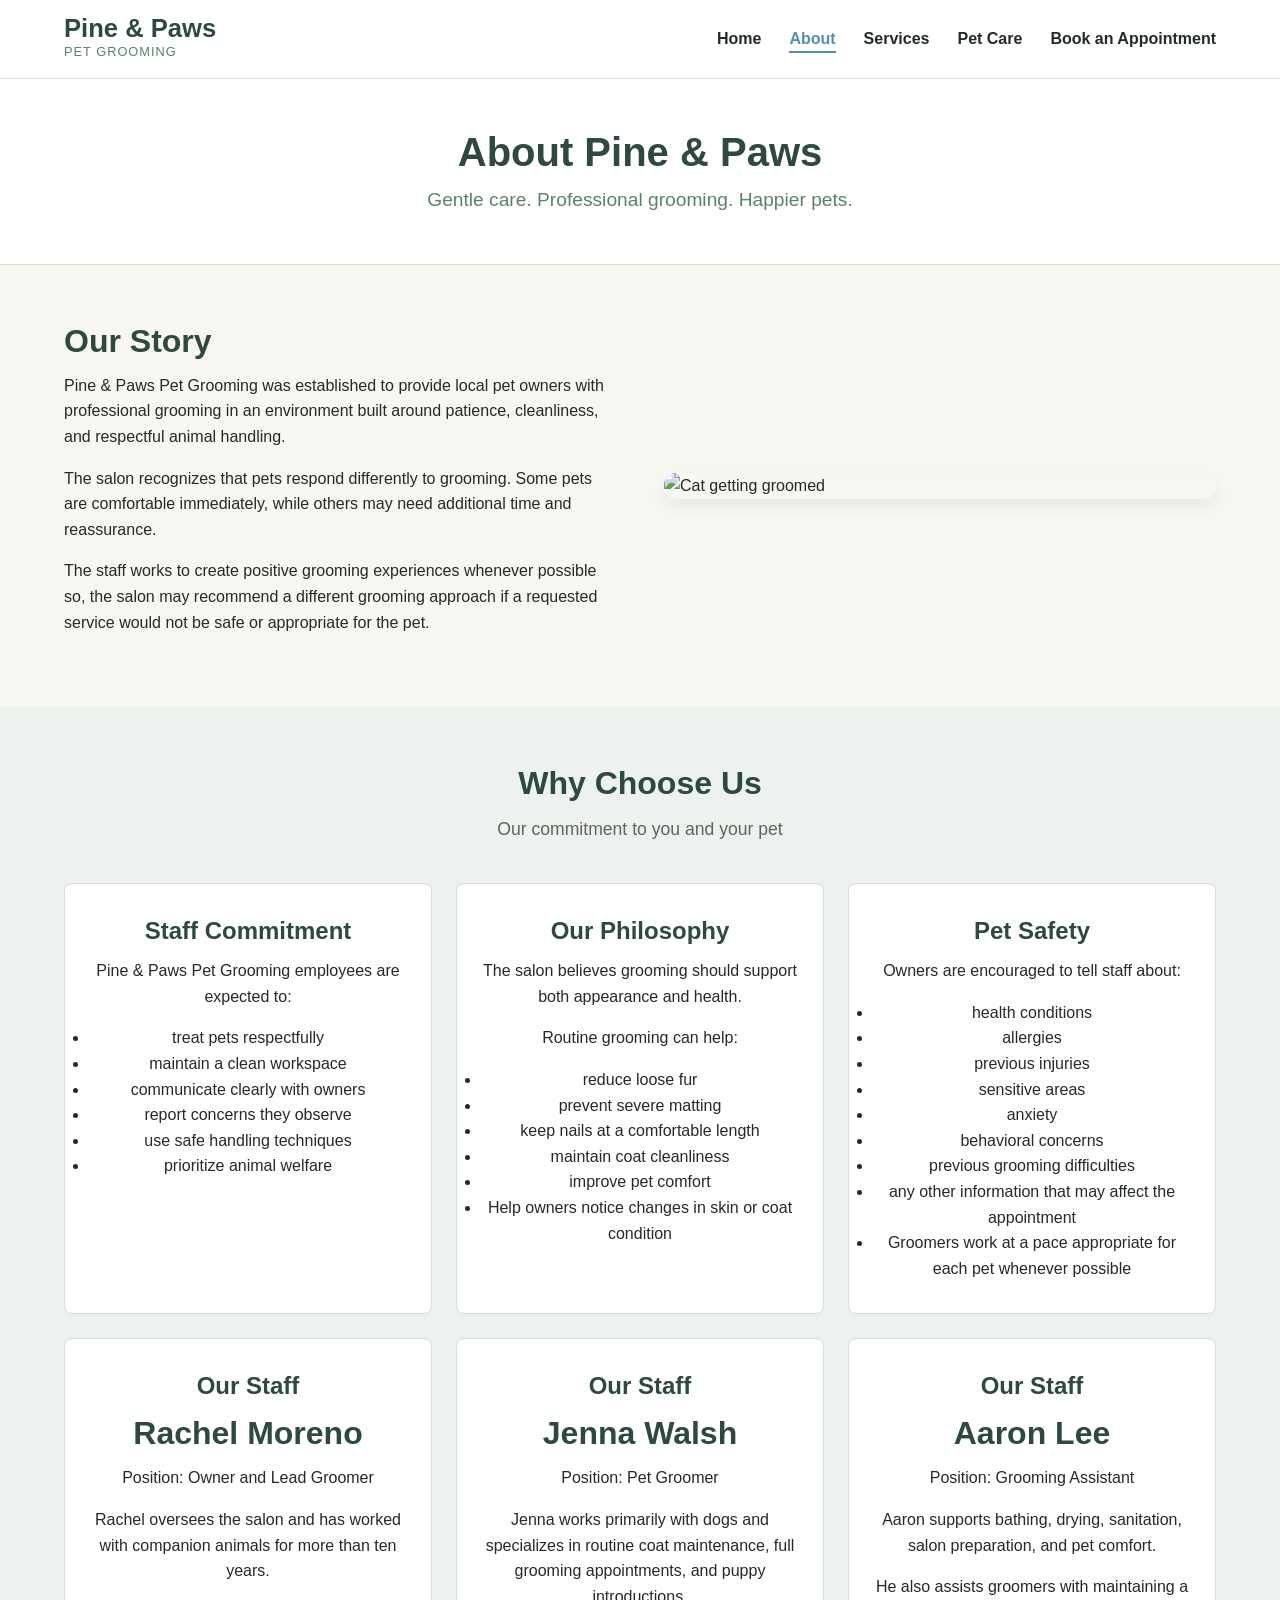
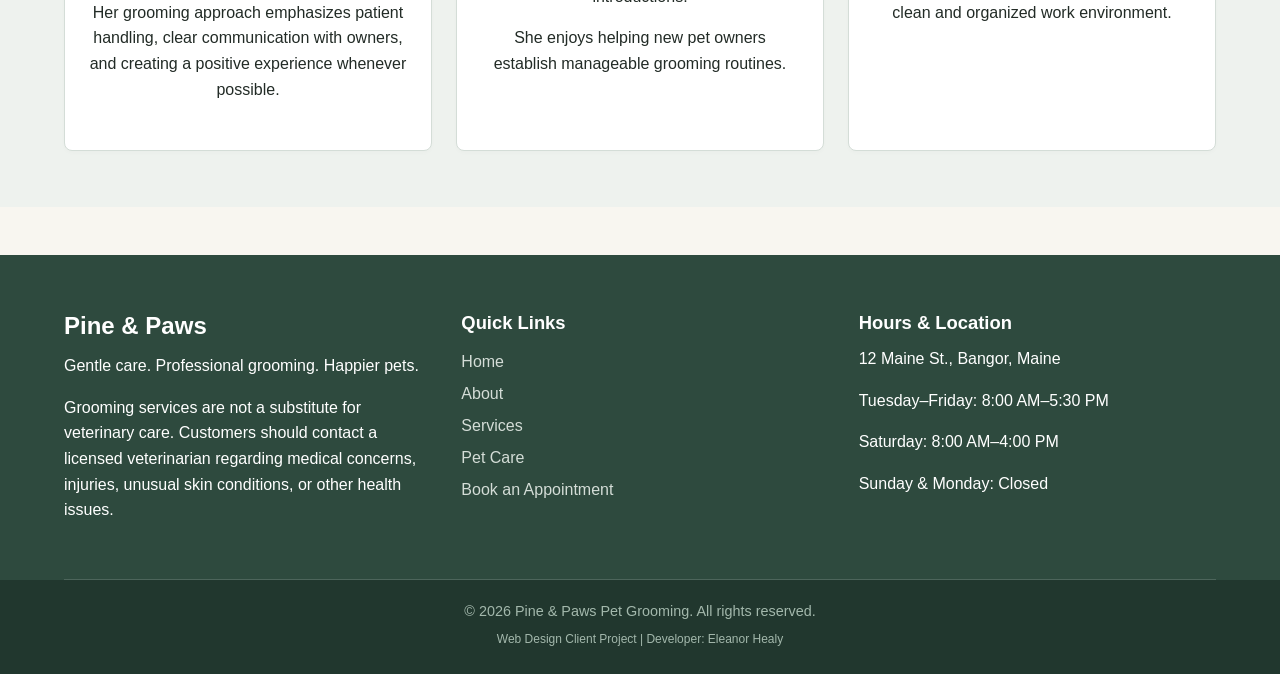
==== about.html @ e66d725e "Made sure my footer was on every page I added to my html on ever page to make sure my footer was on " ====
<!DOCTYPE html>
<html lang="en">
<head>
    <meta charset="UTF-8">
    <title>Services - My Website</title>
</head>
<body>
    <header class="site-header">
       <div class="container header-container">
           <a href="index.html" class="brand-logo">
               <div>
                   <span class="logo-text">Pine & Paws</span>
                   <span class="logo-tagline">Pet Grooming</span>
               </div>
           </a>
           <nav class="main-nav">
               <ul>
                   <li><a href="index.html">Home</a></li>
                   <li><a href="about.html"class="active">About</a></li>
                   <li><a href="services.html">Services</a></li>
                   <li><a href="pet-care.html">Pet Care</a></li>
                   <li><a href="book.html">Book an Appointment</a></li>
               </ul>
           </nav>
       </div>
   </header>

    <section id="about">
   <main>
    <section class="about-hero">
        <div class="container">
            <h1>About Pine & Paws</h1>
            <p class="lead">Gentle care. Professional grooming. Happier pets.</p>
        </div>
    </section>

    <section class="section">
        <div class="container">
            <div class="about-story-grid">
                <div class="about-story-content">
                    <h2>Our Story</h2>
                    <p>Pine & Paws Pet Grooming was established to provide local pet owners with professional grooming in an environment built around patience, cleanliness, and respectful animal handling.</p>
                    <p>The salon recognizes that pets respond differently to grooming. Some pets are comfortable immediately, while others may need additional time and reassurance.</p>
                    <p>The staff works to create positive grooming experiences whenever possible so, the salon may recommend a different grooming approach if a requested service would not be safe or appropriate for the pet.</p>
                    </p></p>
                         <p></p>
                </div>
                <div class="about-story-image">
                    <img src="https://st2.depositphotos.com/2289871/11859/i/600/depositphotos_118597738-stock-photo-woman-using-a-comb-brush.jpg" alt="Cat getting groomed">
                </div>
            </div>
        </div>
    </section>

    <section class="section section-alt">
        <div class="container">
            <div class="section-title">
                <h2>Why Choose Us</h2>
                <p>Our commitment to you and your pet</p>
            </div>
            <div class="values-grid">
                <article class="card value-card">
                    <h3>Staff Commitment</h3>
                    <p> Pine & Paws Pet Grooming employees are expected to:
                        <ul>
                            <li> treat pets respectfully</li>
                            <li> maintain a clean workspace</li>
                            <li> communicate clearly with owners</li>
                            <li> report concerns they observe</li>
                            <li> use safe handling techniques</li>
                            <li> prioritize animal welfare</li>
                        </ul>
                    </p>
                </article>
                <article class="card value-card">
                    <h3>Our Philosophy</h3>
                    <p> The salon believes grooming should support both appearance and health.</p>
                    <p>Routine grooming can help:</p> 
                    <ul>
                        <li>reduce loose fur</li>
                        <li>prevent severe matting</li>
                        <li>keep nails at a comfortable length</li>
                        <li>maintain coat cleanliness</li>
                        <li>improve pet comfort</li>
                        <li>Help owners notice changes in skin or coat condition</li>
                    </ul>
                </article>
                <article class="card value-card">
                    <h3>Pet Safety</h3>
                    <p> Owners are encouraged to tell staff about:
                        <ul>
                            <li>health conditions</li>
                            <li>allergies</li>
                            <li>previous injuries</li>
                            <li>sensitive areas</li>
                            <li>anxiety</li>
                            <li>behavioral concerns</li>
                            <li>previous grooming difficulties</li>
                            <li>any other information that may affect the appointment</li>
                            <li>Groomers work at a pace appropriate for each pet whenever possible</li>
                        </ul>
                </article>
                <article class="card value-card">
                    <h3>Our Staff</h3>
                    <h2>Rachel Moreno</h2>
                    <p>Position: Owner and Lead Groomer</p>
                    <p>Rachel oversees the salon and has worked with companion animals for more than ten years.</p>
                    <p>Her grooming approach emphasizes patient handling, clear communication with owners, and creating a positive experience whenever possible.</p>
                </article>
                <article class="card value-card">
                    <h3>Our Staff</h3>
                    <h2>Jenna Walsh</h2>
                    <p>Position: Pet Groomer</p>
                    <p>Jenna works primarily with dogs and specializes in routine coat maintenance, full grooming appointments, and puppy introductions.</p>
                    <p>She enjoys helping new pet owners establish manageable grooming routines.</p>
                </article>
                <article class="card value-card">
                    <h3>Our Staff</h3>
                    <h2>Aaron Lee</h2>
                    <p>Position: Grooming Assistant</p>
                    <p>Aaron supports bathing, drying, sanitation, salon preparation, and pet comfort.</p>
                    <p>He also assists groomers with maintaining a clean and organized work environment.</p>
                </article>
            </div>
        </div>
    </section>
</main>
<footer class="site-footer">
       <div class="container footer-grid">
           <div class="footer-col">
               <h3>Pine & Paws</h3>
               <p>Gentle care. Professional grooming. Happier pets.</p>
               <p>Grooming services are not a substitute for veterinary care. Customers should contact a licensed veterinarian regarding medical concerns, injuries, unusual skin conditions, or other health issues.</p>
           </div>
           <div class="footer-col">
               <h4>Quick Links</h4>
               <ul>
                   <li><a href="index.html">Home</a></li>
                   <li><a href="about.html">About</a></li>
                   <li><a href="services.html">Services</a></li>
                   <li><a href="pet-care.html">Pet Care</a></li>
                   <li><a href="book.html">Book an Appointment</a></li>
               </ul>
           </div>
           <div class="footer-col">
               <h4>Hours & Location</h4>
               <p>12 Maine St., Bangor, Maine</p>
               <p>Tuesday–Friday: 8:00 AM–5:30 PM</p>
               <p>Saturday: 8:00 AM–4:00 PM</p>
               <p>Sunday & Monday: Closed</p>
           </div>
       </div>
       <div class="footer-bottom">
           <div class="container">
               <p>&copy; 2026 Pine & Paws Pet Grooming. All rights reserved.</p>
               <p><small>Web Design Client Project | Developer: Eleanor Healy</small></p>
           </div>
       </div>
   </footer>
<link rel="stylesheet" href="css/style.css">
---- css/style.css ----
/* ==========================================================================
   1. CSS Variables & Global Resets
   ========================================================================== */
:root {
  --primary: #2E4A3E;        
  --secondary: #5B8266;      
  --accent: #5490ac;        
  --bg-main: #F8F6F0;        
  --bg-card: #FFFFFF;       
  --bg-alt: #EEF2EE;         
  --text: #222B26;           
  --text-muted: #5A665E;    
  --border: #D4DDD7;        
}

*, *::before, *::after {
  box-sizing: border-box;
  margin: 0;
  padding: 0;
}

body {
  font-family: 'Plus Jakarta Sans', Arial, Helvetica, sans-serif;
  color: var(--text);
  background-color: var(--bg-main);
  line-height: 1.6;
}

img {
  max-width: 100%;
  height: auto;
  display: block;
}

h1, h2, h3, h4 {
  color: var(--primary);
  line-height: 1.25;
  margin-bottom: 0.75rem;
}

h1 { font-size: 2.5rem; }
h2 { font-size: 2rem; }
h3 { font-size: 1.5rem; }
h4 { font-size: 1.15rem; }

p {
  margin-bottom: 1rem;
}

/* ==========================================================================
   2. Container & Utility Classes
   ========================================================================== */
.container {
  width: 90%;
  max-width: 1200px;
  margin: 0 auto;
}

.section {
  padding: 3.5rem 0;
}

.section-alt {
  background-color: var(--bg-alt);
}

.section-title {
  text-align: center;
  margin-bottom: 2.5rem;
}

.section-title p {
  color: var(--text-muted);
  font-size: 1.1rem;
}

.button {
  display: inline-block;
  padding: 0.85rem 1.75rem;
  background-color: var(--accent);
  color: #FFFFFF;
  text-decoration: none;
  border-radius: 6px;
  font-weight: 600;
  border: 2px solid var(--accent);
  transition: background-color 0.2s ease, color 0.2s ease;
  cursor: pointer;
}

.button:hover {
  background-color: #2c708b;
  border-color: #2c708b;
  color: #FFFFFF;
}

.button-outline {
  background-color: transparent;
  color: var(--primary);
  border-color: var(--primary);
}

.button-outline:hover {
  background-color: var(--primary);
  color: #FFFFFF;
}

.badge {
  display: inline-block;
  background-color: var(--bg-main);
  color: var(--primary);
  padding: 0.25rem 0.65rem;
  border-radius: 20px;
  font-size: 0.85rem;
  font-weight: 700;
  border: 1px solid var(--border);
}

/* Callout Box Component */
.safety-callout {
  background-color: #FFF9F2;
  border-left: 5px solid var(--accent);
  padding: 1.5rem 2rem;
  border-radius: 4px;
}

.safety-callout h3 {
  color: var(--accent);
  margin-bottom: 0.5rem;
}

/* ==========================================================================
   3. Site Header & Navigation
   ========================================================================== */
.site-header {
  background-color: var(--bg-card);
  border-bottom: 1px solid var(--border);
  position: sticky;
  top: 0;
  z-index: 100;
}

.header-container {
  display: flex;
  justify-content: space-between;
  align-items: center;
  padding: 1rem 0;
}

.brand-logo {
  text-decoration: none;
}

.logo-text {
  display: block;
  font-size: 1.6rem;
  font-weight: 800;
  color: var(--primary);
  line-height: 1;
}

.logo-tagline {
  display: block;
  font-size: 0.8rem;
  color: var(--secondary);
  text-transform: uppercase;
  letter-spacing: 1px;
}

.main-nav ul {
  display: flex;
  list-style: none;
  gap: 1.75rem;
}

.main-nav a {
  text-decoration: none;
  color: var(--text);
  font-weight: 600;
  padding-bottom: 0.25rem;
  transition: color 0.2s ease, border-bottom 0.2s ease;
}

.main-nav a:hover,
.main-nav a.active {
  color: var(--accent);
  border-bottom: 2px solid var(--accent);
}

/* ==========================================================================
   4. Hero Section
   ========================================================================== */
.hero {
  padding: 4rem 0;
  background-color: var(--bg-card);
  border-bottom: 1px solid var(--border);
}

.hero-grid {
  display: flex;
  align-items: center;
  gap: 3rem;
}

.hero-content {
  flex: 1;
}

.hero-content .lead {
  font-size: 1.25rem;
  color: var(--secondary);
  font-weight: 600;
  margin-bottom: 1rem;
}

.hero-actions {
  display: flex;
  gap: 1rem;
  margin-top: 1.5rem;
}

.hero-image {
  flex: 1;
}

.hero-image img {
  border-radius: 12px;
  box-shadow: 0 10px 20px rgba(0,0,0,0.08);
}

/* ==========================================================================
   5. Card Grids & Content Components
   ========================================================================== */
.card-grid {
  display: grid;
  grid-template-columns: repeat(3, 1fr);
  gap: 2rem;
}

.pet-care-grid {
  display: grid;
  grid-template-columns: repeat(2, 1fr);
  gap: 2rem;
}

.card {
  background: var(--bg-card);
  padding: 1.75rem;
  border: 1px solid var(--border);
  border-radius: 8px;
  box-shadow: 0 2px 4px rgba(0,0,0,0.02);
}

.service-card {
  display: flex;
  flex-direction: column;
  justify-content: space-between;
}

.service-card-header {
  display: flex;
  justify-content: space-between;
  align-items: flex-start;
  margin-bottom: 1rem;
}

.service-meta {
  margin-top: 1rem;
  padding-top: 0.75rem;
  border-top: 1px dashed var(--border);
  font-size: 0.95rem;
  color: var(--primary);
}

/* Contact Info List */
.contact-info-list {
  list-style: none;
  margin-bottom: 1.5rem;
}

.contact-info-item {
  margin-bottom: 0.75rem;
}

/* ==========================================================================
   6. Form Controls & Layouts
   ========================================================================== */
.two-column {
  display: flex;
  gap: 2rem;
}

.two-column .col {
  flex: 1;
}

.form-group {
  margin-bottom: 1.25rem;
}

.form-group label {
  display: block;
  font-weight: 600;
  margin-bottom: 0.35rem;
}

.form-control {
  width: 100%;
  padding: 0.75rem;
  border: 1px solid var(--border);
  border-radius: 6px;
  font-family: inherit;
  font-size: 1rem;
  background-color: var(--bg-main);
}

.form-control:focus {
  outline: none;
  border-color: var(--secondary);
  background-color: #FFFFFF;
}

textarea.form-control {
  min-height: 120px;
  resize: vertical;
}

/* ==========================================================================
   7. Site Footer
   ========================================================================== */
.site-footer {
  background-color: var(--primary);
  color: #FFFFFF;
  padding: 3.5rem 0 0 0;
  margin-top: 3rem;
}

.site-footer h3, 
.site-footer h4 {
  color: #FFFFFF;
}

.footer-grid {
  display: flex;
  justify-content: space-between;
  gap: 2.5rem;
  padding-bottom: 2.5rem;
  border-bottom: 1px solid rgba(255,255,255,0.15);
}

.footer-col {
  flex: 1;
}

.footer-col ul {
  list-style: none;
}

.footer-col a {
  color: #D4DDD7;
  text-decoration: none;
  line-height: 2;
  transition: color 0.2s ease;
}

.footer-col a:hover {
  color: var(--accent);
}

.disclaimer-text {
  font-size: 0.85rem;
  color: #A3B8AC;
  margin-top: 0.75rem;
}

.footer-bottom {
  background-color: #21372E;
  padding: 1.25rem 0;
  text-align: center;
  font-size: 0.9rem;
  color: #A3B8AC;
}

.footer-bottom p {
  margin-bottom: 0.25rem;
}

/* ==========================================================================
   8. About Page
   ========================================================================== */
.about-hero {
  background-color: var(--bg-card);
  padding: 3rem 0;
  border-bottom: 1px solid var(--border);
  text-align: center;
}

.about-hero h1 {
  margin-bottom: 0.5rem;
}

.about-hero .lead {
  font-size: 1.2rem;
  color: var(--secondary);
  max-width: 700px;
  margin: 0 auto;
}

/* Two-Column Story Section (Flexbox) */
.about-story-grid {
  display: flex;
  align-items: center;
  gap: 3rem;
}

.about-story-content {
  flex: 1;
}

.about-story-image {
  flex: 1;
}

.about-story-image img {
  border-radius: 12px;
  box-shadow: 0 8px 16px rgba(0,0,0,0.06);
}

/* Value Cards Grid (CSS Grid) */
.values-grid {
  display: grid;
  grid-template-columns: repeat(3, 1fr);
  gap: 1.5rem;
}

.value-card {
  text-align: center;
  padding: 2rem 1.5rem;
}

.value-card h3 {
  color: var(--primary);
  margin-bottom: 0.75rem;
}

/* Groomer / Team Section */
.team-card {
  display: flex;
  align-items: center;
  gap: 2rem;
  background-color: var(--bg-card);
  border: 1px solid var(--border);
  border-radius: 8px;
  padding: 2rem;
}

.team-image {
  width: 220px;
  height: 220px;
  object-fit: cover;
  border-radius: 50%;
  border: 4px solid var(--secondary);
  flex-shrink: 0;
}

.team-details {
  flex: 1;
}

.team-role {
  color: var(--accent);
  font-weight: 700;
  font-size: 0.95rem;
  text-transform: uppercase;
  letter-spacing: 0.5px;
  margin-bottom: 0.75rem;
}
/* ==========================================================================
   9. Services Page
   ========================================================================== */
.about-hero {
  background-color: var(--bg-card);
  padding: 3rem 0;
  border-bottom: 1px solid var(--border);
  text-align: center;
}

.about-hero h1 {
  margin-bottom: 0.5rem;
}

.about-hero .lead {
  font-size: 1.2rem;
  color: var(--secondary);
  max-width: 700px;
  margin: 0 auto;
}

/* Two-Column Story Section (Flexbox) */
.about-story-grid {
  display: flex;
  align-items: center;
  gap: 3rem;
}

.about-story-content {
  flex: 1;
}

.about-story-image {
  flex: 1;
}

.about-story-image img {
  border-radius: 12px;
  box-shadow: 0 8px 16px rgba(0,0,0,0.06);
}

/* Value Cards Grid (CSS Grid) */
.values-grid {
  display: grid;
  grid-template-columns: repeat(3, 1fr);
  gap: 1.5rem;
}

.value-card {
  text-align: center;
  padding: 2rem 1.5rem;
}

.value-card h3 {
  color: var(--primary);
  margin-bottom: 0.75rem;
}

/* Groomer / Team Section */
.team-card {
  display: flex;
  align-items: center;
  gap: 2rem;
  background-color: var(--bg-card);
  border: 1px solid var(--border);
  border-radius: 8px;
  padding: 2rem;
}

.team-image {
  width: 220px;
  height: 220px;
  object-fit: cover;
  border-radius: 50%;
  border: 4px solid var(--secondary);
  flex-shrink: 0;
}

.team-details {
  flex: 1;
}

.team-role {
  color: var(--accent);
  font-weight: 700;
  font-size: 0.95rem;
  text-transform: uppercase;
  letter-spacing: 0.5px;
  margin-bottom: 0.75rem;
}
/* ==========================================================================
   10. Booking Page
   ========================================================================== */
.about-hero {
  background-color: var(--bg-card);
  padding: 3rem 0;
  border-bottom: 1px solid var(--border);
  text-align: center;
}

.about-hero h1 {
  margin-bottom: 0.5rem;
}

.about-hero .lead {
  font-size: 1.2rem;
  color: var(--secondary);
  max-width: 700px;
  margin: 0 auto;
}

/* Two-Column Story Section (Flexbox) */
.about-story-grid {
  display: flex;
  align-items: center;
  gap: 3rem;
}

.about-story-content {
  flex: 1;
}

.about-story-image {
  flex: 1;
}

.about-story-image img {
  border-radius: 12px;
  box-shadow: 0 8px 16px rgba(0,0,0,0.06);
}

/* Value Cards Grid (CSS Grid) */
.values-grid {
  display: grid;
  grid-template-columns: repeat(3, 1fr);
  gap: 1.5rem;
}

.value-card {
  text-align: center;
  padding: 2rem 1.5rem;
}

.value-card h3 {
  color: var(--primary);
  margin-bottom: 0.75rem;
}

/* Groomer / Team Section */
.team-card {
  display: flex;
  align-items: center;
  gap: 2rem;
  background-color: var(--bg-card);
  border: 1px solid var(--border);
  border-radius: 8px;
  padding: 2rem;
}

.team-image {
  width: 220px;
  height: 220px;
  object-fit: cover;
  border-radius: 50%;
  border: 4px solid var(--secondary);
  flex-shrink: 0;
}

.team-details {
  flex: 1;
}

.team-role {
  color: var(--accent);
  font-weight: 700;
  font-size: 0.95rem;
  text-transform: uppercase;
  letter-spacing: 0.5px;
  margin-bottom: 0.75rem;
}
.cta-container {
  text-align: center;
  padding: 2rem;
  background-color: var(--bg-card); /* Matches card background */
  border-radius: 8px;
  border: 1px solid var(--border);
}

.cta-button {
  display: inline-block;
  padding: 12px 28px;
  font-size: 1rem;
  font-weight: 600;
  color: #ffffff;
  background-color: var(--accent); /* Uses your primary accent color (#5490ac) */
  border: none;
  border-radius: 6px;
  text-decoration: none;
  transition: background-color 0.2s ease-in-out, transform 0.1s ease-in-out;
  cursor: pointer;
}

.cta-button:hover {
  background-color: #427891; /* Darkened variant of --accent for hover effect */
  transform: translateY(-2px);
}

.cta-button:focus {
  outline: 3px solid var(--secondary); /* Highlight ring using secondary color */
}
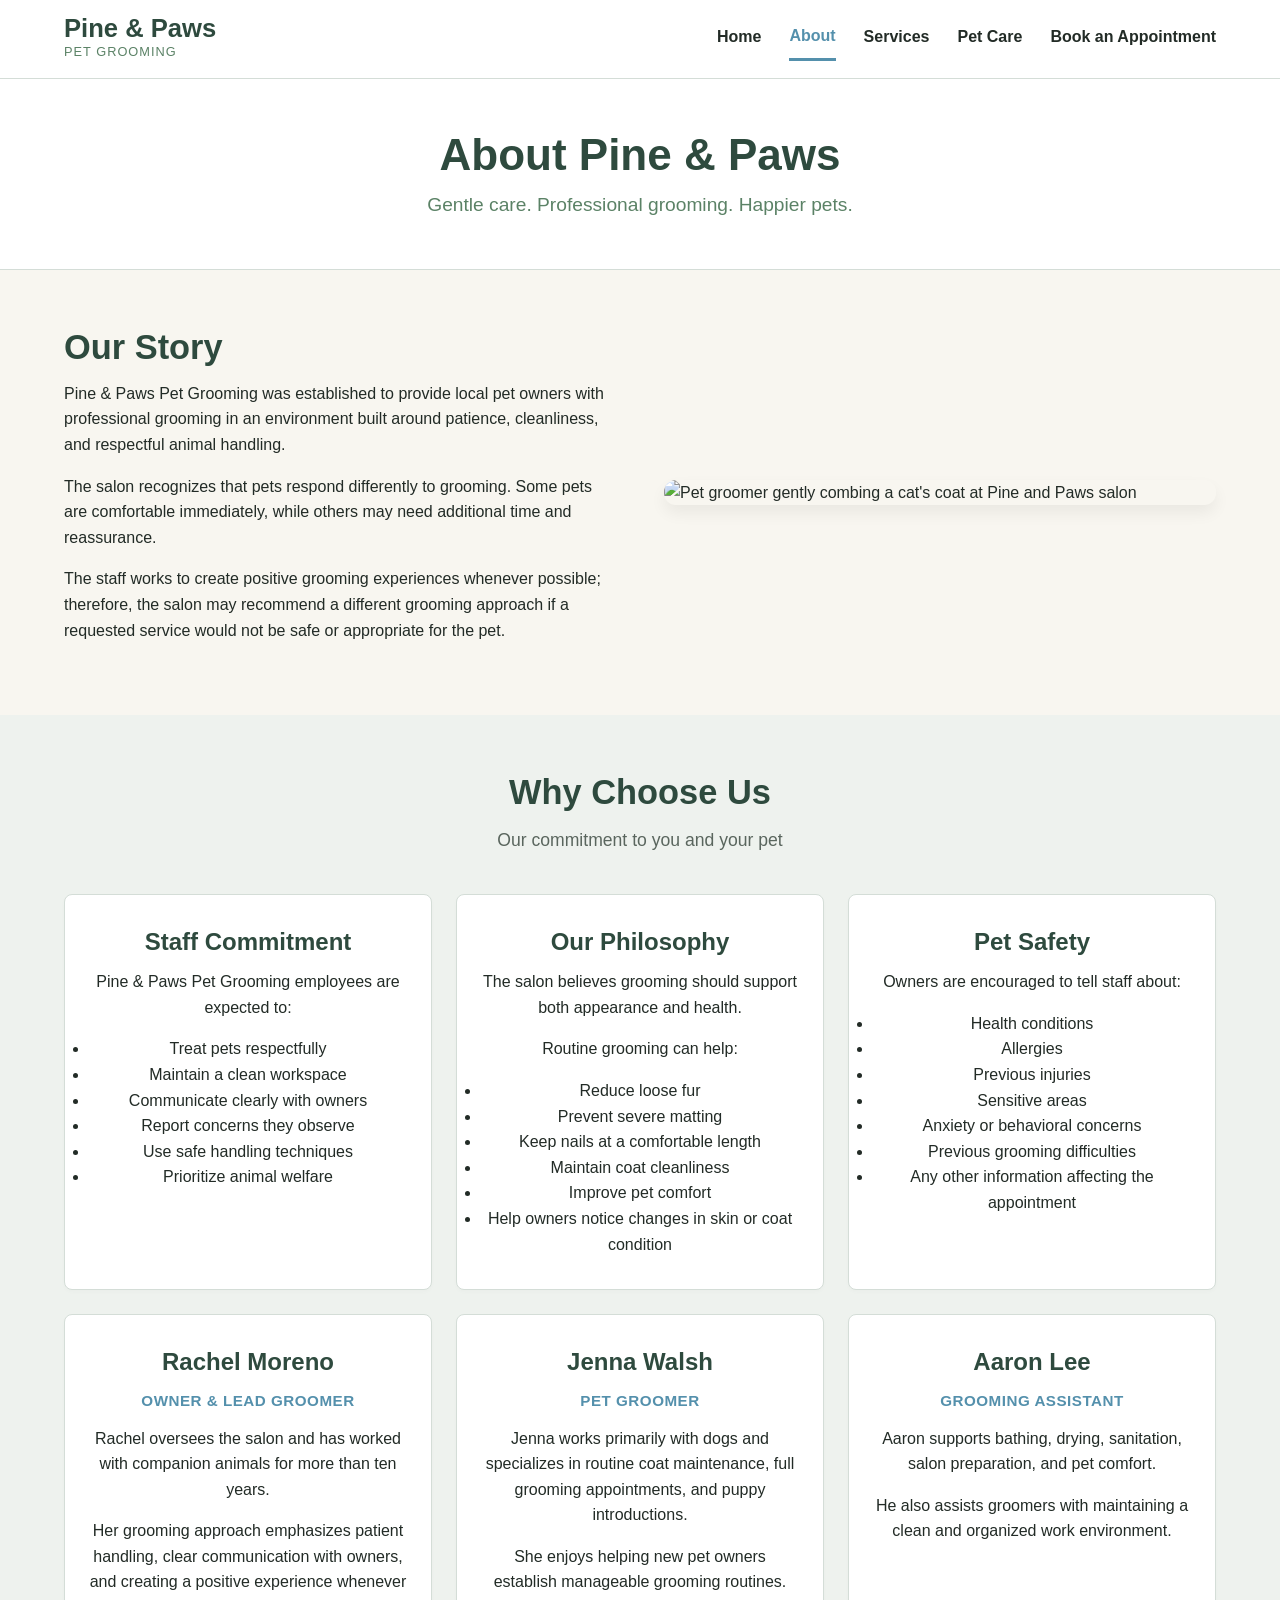
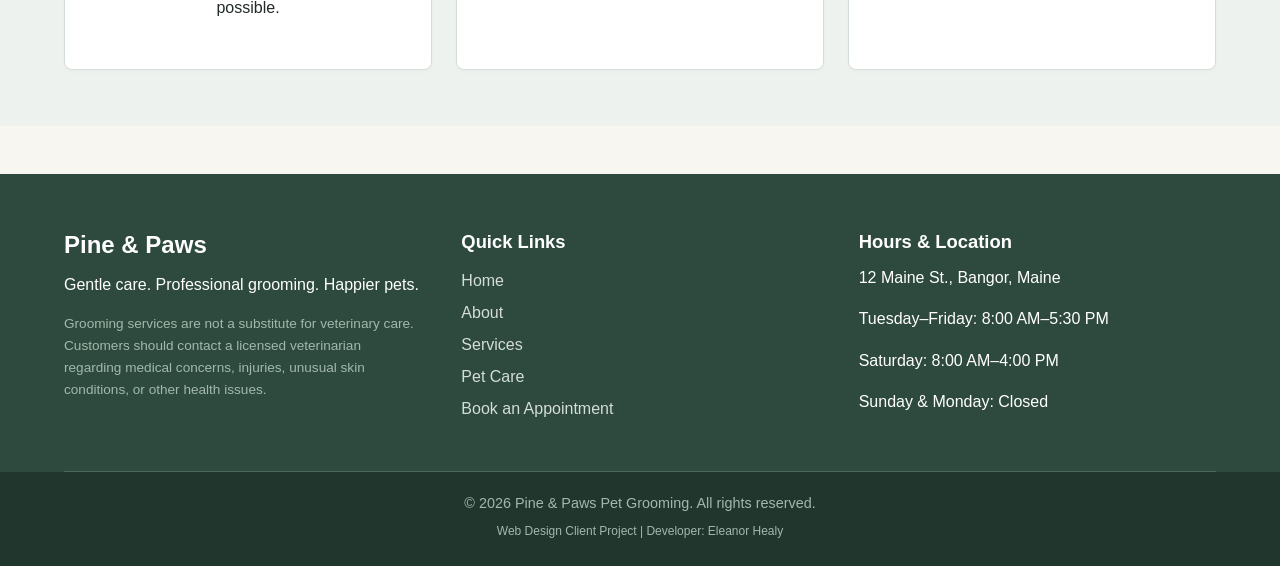
==== commit aa3d1595: "Updated HTML and CSS to meet new requirements for phase 2 I added meta tags to every page and made s" ====
--- a/about.html
+++ b/about.html
@@ -1,160 +1,166 @@
 <!DOCTYPE html>
 <html lang="en">
+
 <head>
     <meta charset="UTF-8">
-    <title>Services - My Website</title>
+    <meta name="viewport" content="width=device-width, initial-scale=1.0">
+    <title>About Us | Pine & Paws Pet Grooming</title>
+    <link rel="stylesheet" href="css/style.css">
 </head>
+
 <body>
+
     <header class="site-header">
-       <div class="container header-container">
-           <a href="index.html" class="brand-logo">
-               <div>
-                   <span class="logo-text">Pine & Paws</span>
-                   <span class="logo-tagline">Pet Grooming</span>
-               </div>
-           </a>
-           <nav class="main-nav">
-               <ul>
-                   <li><a href="index.html">Home</a></li>
-                   <li><a href="about.html"class="active">About</a></li>
-                   <li><a href="services.html">Services</a></li>
-                   <li><a href="pet-care.html">Pet Care</a></li>
-                   <li><a href="book.html">Book an Appointment</a></li>
-               </ul>
-           </nav>
-       </div>
-   </header>
+        <div class="container header-container">
+            <a href="index.html" class="brand-logo" aria-label="Pine and Paws Pet Grooming Home">
+                <div>
+                    <span class="logo-text">Pine & Paws</span>
+                    <span class="logo-tagline">Pet Grooming</span>
+                </div>
+            </a>
+            <nav class="main-nav" aria-label="Main Navigation">
+                <ul>
+                    <li><a href="index.html">Home</a></li>
+                    <li><a href="about.html" class="active">About</a></li>
+                    <li><a href="services.html">Services</a></li>
+                    <li><a href="pet-care.html">Pet Care</a></li>
+                    <li><a href="book.html">Book an Appointment</a></li>
+                </ul>
+            </nav>
+        </div>
+    </header>
 
-    <section id="about">
-   <main>
-    <section class="about-hero">
-        <div class="container">
-            <h1>About Pine & Paws</h1>
-            <p class="lead">Gentle care. Professional grooming. Happier pets.</p>
-        </div>
-    </section>
+    <main>
+        <section class="about-hero">
+            <div class="container">
+                <h1>About Pine & Paws</h1>
+                <p class="lead">Gentle care. Professional grooming. Happier pets.</p>
+            </div>
+        </section>
 
-    <section class="section">
-        <div class="container">
-            <div class="about-story-grid">
-                <div class="about-story-content">
-                    <h2>Our Story</h2>
-                    <p>Pine & Paws Pet Grooming was established to provide local pet owners with professional grooming in an environment built around patience, cleanliness, and respectful animal handling.</p>
-                    <p>The salon recognizes that pets respond differently to grooming. Some pets are comfortable immediately, while others may need additional time and reassurance.</p>
-                    <p>The staff works to create positive grooming experiences whenever possible so, the salon may recommend a different grooming approach if a requested service would not be safe or appropriate for the pet.</p>
-                    </p></p>
-                         <p></p>
-                </div>
-                <div class="about-story-image">
-                    <img src="https://st2.depositphotos.com/2289871/11859/i/600/depositphotos_118597738-stock-photo-woman-using-a-comb-brush.jpg" alt="Cat getting groomed">
+        <section class="section">
+            <div class="container">
+                <div class="about-story-grid">
+                    <div class="about-story-content">
+                        <h2>Our Story</h2>
+                        <p>Pine & Paws Pet Grooming was established to provide local pet owners with professional grooming in an environment built around patience, cleanliness, and respectful animal handling.</p>
+                        <p>The salon recognizes that pets respond differently to grooming. Some pets are comfortable immediately, while others may need additional time and reassurance.</p>
+                        <p>The staff works to create positive grooming experiences whenever possible; therefore, the salon may recommend a different grooming approach if a requested service would not be safe or appropriate for the pet.</p>
+                    </div>
+                    <div class="about-story-image">
+                        <img src="https://st2.depositphotos.com/2289871/11859/i/600/depositphotos_118597738-stock-photo-woman-using-a-comb-brush.jpg" alt="Pet groomer gently combing a cat's coat at Pine and Paws salon">
+                    </div>
                 </div>
             </div>
-        </div>
-    </section>
+        </section>
 
-    <section class="section section-alt">
-        <div class="container">
-            <div class="section-title">
-                <h2>Why Choose Us</h2>
-                <p>Our commitment to you and your pet</p>
+        <section class="section section-alt">
+            <div class="container">
+                <div class="section-title">
+                    <h2>Why Choose Us</h2>
+                    <p>Our commitment to you and your pet</p>
+                </div>
+
+                <div class="values-grid">
+                    <article class="card value-card">
+                        <h3>Staff Commitment</h3>
+                        <p>Pine & Paws Pet Grooming employees are expected to:</p>
+                        <ul>
+                            <li>Treat pets respectfully</li>
+                            <li>Maintain a clean workspace</li>
+                            <li>Communicate clearly with owners</li>
+                            <li>Report concerns they observe</li>
+                            <li>Use safe handling techniques</li>
+                            <li>Prioritize animal welfare</li>
+                        </ul>
+                    </article>
+
+                    <article class="card value-card">
+                        <h3>Our Philosophy</h3>
+                        <p>The salon believes grooming should support both appearance and health.</p>
+                        <p>Routine grooming can help:</p> 
+                        <ul>
+                            <li>Reduce loose fur</li>
+                            <li>Prevent severe matting</li>
+                            <li>Keep nails at a comfortable length</li>
+                            <li>Maintain coat cleanliness</li>
+                            <li>Improve pet comfort</li>
+                            <li>Help owners notice changes in skin or coat condition</li>
+                        </ul>
+                    </article>
+
+                    <article class="card value-card">
+                        <h3>Pet Safety</h3>
+                        <p>Owners are encouraged to tell staff about:</p>
+                        <ul>
+                            <li>Health conditions</li>
+                            <li>Allergies</li>
+                            <li>Previous injuries</li>
+                            <li>Sensitive areas</li>
+                            <li>Anxiety or behavioral concerns</li>
+                            <li>Previous grooming difficulties</li>
+                            <li>Any other information affecting the appointment</li>
+                        </ul>
+                    </article>
+
+                    <article class="card value-card">
+                        <h3>Rachel Moreno</h3>
+                        <p class="team-role">Owner & Lead Groomer</p>
+                        <p>Rachel oversees the salon and has worked with companion animals for more than ten years.</p>
+                        <p>Her grooming approach emphasizes patient handling, clear communication with owners, and creating a positive experience whenever possible.</p>
+                    </article>
+
+                    <article class="card value-card">
+                        <h3>Jenna Walsh</h3>
+                        <p class="team-role">Pet Groomer</p>
+                        <p>Jenna works primarily with dogs and specializes in routine coat maintenance, full grooming appointments, and puppy introductions.</p>
+                        <p>She enjoys helping new pet owners establish manageable grooming routines.</p>
+                    </article>
+
+                    <article class="card value-card">
+                        <h3>Aaron Lee</h3>
+                        <p class="team-role">Grooming Assistant</p>
+                        <p>Aaron supports bathing, drying, sanitation, salon preparation, and pet comfort.</p>
+                        <p>He also assists groomers with maintaining a clean and organized work environment.</p>
+                    </article>
+                </div>
             </div>
-            <div class="values-grid">
-                <article class="card value-card">
-                    <h3>Staff Commitment</h3>
-                    <p> Pine & Paws Pet Grooming employees are expected to:
-                        <ul>
-                            <li> treat pets respectfully</li>
-                            <li> maintain a clean workspace</li>
-                            <li> communicate clearly with owners</li>
-                            <li> report concerns they observe</li>
-                            <li> use safe handling techniques</li>
-                            <li> prioritize animal welfare</li>
-                        </ul>
-                    </p>
-                </article>
-                <article class="card value-card">
-                    <h3>Our Philosophy</h3>
-                    <p> The salon believes grooming should support both appearance and health.</p>
-                    <p>Routine grooming can help:</p> 
-                    <ul>
-                        <li>reduce loose fur</li>
-                        <li>prevent severe matting</li>
-                        <li>keep nails at a comfortable length</li>
-                        <li>maintain coat cleanliness</li>
-                        <li>improve pet comfort</li>
-                        <li>Help owners notice changes in skin or coat condition</li>
-                    </ul>
-                </article>
-                <article class="card value-card">
-                    <h3>Pet Safety</h3>
-                    <p> Owners are encouraged to tell staff about:
-                        <ul>
-                            <li>health conditions</li>
-                            <li>allergies</li>
-                            <li>previous injuries</li>
-                            <li>sensitive areas</li>
-                            <li>anxiety</li>
-                            <li>behavioral concerns</li>
-                            <li>previous grooming difficulties</li>
-                            <li>any other information that may affect the appointment</li>
-                            <li>Groomers work at a pace appropriate for each pet whenever possible</li>
-                        </ul>
-                </article>
-                <article class="card value-card">
-                    <h3>Our Staff</h3>
-                    <h2>Rachel Moreno</h2>
-                    <p>Position: Owner and Lead Groomer</p>
-                    <p>Rachel oversees the salon and has worked with companion animals for more than ten years.</p>
-                    <p>Her grooming approach emphasizes patient handling, clear communication with owners, and creating a positive experience whenever possible.</p>
-                </article>
-                <article class="card value-card">
-                    <h3>Our Staff</h3>
-                    <h2>Jenna Walsh</h2>
-                    <p>Position: Pet Groomer</p>
-                    <p>Jenna works primarily with dogs and specializes in routine coat maintenance, full grooming appointments, and puppy introductions.</p>
-                    <p>She enjoys helping new pet owners establish manageable grooming routines.</p>
-                </article>
-                <article class="card value-card">
-                    <h3>Our Staff</h3>
-                    <h2>Aaron Lee</h2>
-                    <p>Position: Grooming Assistant</p>
-                    <p>Aaron supports bathing, drying, sanitation, salon preparation, and pet comfort.</p>
-                    <p>He also assists groomers with maintaining a clean and organized work environment.</p>
-                </article>
+        </section>
+    </main>
+
+    <footer class="site-footer">
+        <div class="container footer-grid">
+            <div class="footer-col">
+                <h3>Pine & Paws</h3>
+                <p>Gentle care. Professional grooming. Happier pets.</p>
+                <p class="disclaimer-text">Grooming services are not a substitute for veterinary care. Customers should contact a licensed veterinarian regarding medical concerns, injuries, unusual skin conditions, or other health issues.</p>
+            </div>
+            <div class="footer-col">
+                <h4>Quick Links</h4>
+                <ul>
+                    <li><a href="index.html">Home</a></li>
+                    <li><a href="about.html">About</a></li>
+                    <li><a href="services.html">Services</a></li>
+                    <li><a href="pet-care.html">Pet Care</a></li>
+                    <li><a href="book.html">Book an Appointment</a></li>
+                </ul>
+            </div>
+            <div class="footer-col">
+                <h4>Hours & Location</h4>
+                <p>12 Maine St., Bangor, Maine</p>
+                <p>Tuesday–Friday: 8:00 AM–5:30 PM</p>
+                <p>Saturday: 8:00 AM–4:00 PM</p>
+                <p>Sunday & Monday: Closed</p>
             </div>
         </div>
-    </section>
-</main>
-<footer class="site-footer">
-       <div class="container footer-grid">
-           <div class="footer-col">
-               <h3>Pine & Paws</h3>
-               <p>Gentle care. Professional grooming. Happier pets.</p>
-               <p>Grooming services are not a substitute for veterinary care. Customers should contact a licensed veterinarian regarding medical concerns, injuries, unusual skin conditions, or other health issues.</p>
-           </div>
-           <div class="footer-col">
-               <h4>Quick Links</h4>
-               <ul>
-                   <li><a href="index.html">Home</a></li>
-                   <li><a href="about.html">About</a></li>
-                   <li><a href="services.html">Services</a></li>
-                   <li><a href="pet-care.html">Pet Care</a></li>
-                   <li><a href="book.html">Book an Appointment</a></li>
-               </ul>
-           </div>
-           <div class="footer-col">
-               <h4>Hours & Location</h4>
-               <p>12 Maine St., Bangor, Maine</p>
-               <p>Tuesday–Friday: 8:00 AM–5:30 PM</p>
-               <p>Saturday: 8:00 AM–4:00 PM</p>
-               <p>Sunday & Monday: Closed</p>
-           </div>
-       </div>
-       <div class="footer-bottom">
-           <div class="container">
-               <p>&copy; 2026 Pine & Paws Pet Grooming. All rights reserved.</p>
-               <p><small>Web Design Client Project | Developer: Eleanor Healy</small></p>
-           </div>
-       </div>
-   </footer>
-<link rel="stylesheet" href="css/style.css">
+        <div class="footer-bottom">
+            <div class="container">
+                <p>&copy; 2026 Pine & Paws Pet Grooming. All rights reserved.</p>
+                <p><small>Web Design Client Project | Developer: Eleanor Healy</small></p>
+            </div>
+        </div>
+    </footer>
+
+</body>
+
+</html>
--- a/css/style.css
+++ b/css/style.css
@@ -115,7 +115,6 @@
   border: 1px solid var(--border);
 }
 
-/* Callout Box Component */
 .safety-callout {
   background-color: #FFF9F2;
   border-left: 5px solid var(--accent);
@@ -271,7 +270,7 @@
   color: var(--primary);
 }
 
-/* Contact Info List */
+
 .contact-info-list {
   list-style: none;
   margin-bottom: 1.5rem;
@@ -405,7 +404,7 @@
   margin: 0 auto;
 }
 
-/* Two-Column Story Section (Flexbox) */
+
 .about-story-grid {
   display: flex;
   align-items: center;
@@ -425,7 +424,7 @@
   box-shadow: 0 8px 16px rgba(0,0,0,0.06);
 }
 
-/* Value Cards Grid (CSS Grid) */
+
 .values-grid {
   display: grid;
   grid-template-columns: repeat(3, 1fr);
@@ -442,7 +441,7 @@
   margin-bottom: 0.75rem;
 }
 
-/* Groomer / Team Section */
+
 .team-card {
   display: flex;
   align-items: center;
@@ -495,7 +494,7 @@
   margin: 0 auto;
 }
 
-/* Two-Column Story Section (Flexbox) */
+
 .about-story-grid {
   display: flex;
   align-items: center;
@@ -515,7 +514,7 @@
   box-shadow: 0 8px 16px rgba(0,0,0,0.06);
 }
 
-/* Value Cards Grid (CSS Grid) */
+
 .values-grid {
   display: grid;
   grid-template-columns: repeat(3, 1fr);
@@ -532,7 +531,7 @@
   margin-bottom: 0.75rem;
 }
 
-/* Groomer / Team Section */
+
 .team-card {
   display: flex;
   align-items: center;
@@ -585,7 +584,7 @@
   margin: 0 auto;
 }
 
-/* Two-Column Story Section (Flexbox) */
+
 .about-story-grid {
   display: flex;
   align-items: center;
@@ -605,7 +604,7 @@
   box-shadow: 0 8px 16px rgba(0,0,0,0.06);
 }
 
-/* Value Cards Grid (CSS Grid) */
+
 .values-grid {
   display: grid;
   grid-template-columns: repeat(3, 1fr);
@@ -622,7 +621,7 @@
   margin-bottom: 0.75rem;
 }
 
-/* Groomer / Team Section */
+
 .team-card {
   display: flex;
   align-items: center;
@@ -683,4 +682,175 @@
 
 .cta-button:focus {
   outline: 3px solid var(--secondary); /* Highlight ring using secondary color */
+}
+/* ==========================================================================
+   11. Phase 2: Accessibility & Focus States
+   ========================================================================== */
+
+a:focus-visible,
+button:focus-visible,
+input:focus-visible,
+select:focus-visible,
+textarea:focus-visible,
+.cta-button:focus-visible {
+  outline: 3px solid var(--accent);
+  outline-offset: 3px;
+  border-radius: 4px;
+}
+
+.main-nav a,
+.button,
+.cta-button,
+.form-control,
+button {
+  min-height: 44px;
+  display: inline-flex;
+  align-items: center;
+}
+
+.main-nav a.active {
+  font-weight: 700;
+  border-bottom: 3px solid var(--accent);
+}
+
+h1 {
+  font-size: clamp(2rem, 4vw + 1rem, 2.75rem);
+}
+
+h2 {
+  font-size: clamp(1.5rem, 2.5vw + 0.8rem, 2.15rem);
+}
+
+
+/* ==========================================================================
+   12. Responsive Breakpoint 1: Tablets & Laptops (max-width: 900px)
+   ========================================================================== */
+@media (max-width: 900px) {
+  .container {
+    width: 92%;
+  }
+
+  .card-grid,
+  .values-grid {
+    grid-template-columns: repeat(2, 1fr);
+    gap: 1.5rem;
+  }
+
+  .hero-grid,
+  .about-story-grid {
+    gap: 2rem;
+  }
+
+  .footer-grid {
+    flex-wrap: wrap;
+    gap: 2rem;
+  }
+
+  .footer-col {
+    flex: 1 1 45%;
+  }
+
+  .team-card {
+    gap: 1.5rem;
+    padding: 1.5rem;
+  }
+
+  .team-image {
+    width: 160px;
+    height: 160px;
+  }
+}
+
+
+/* ==========================================================================
+   13. Responsive Breakpoint 2: Smartphones & Mobile (max-width: 600px)
+   ========================================================================== */
+@media (max-width: 600px) {
+  /* Section padding optimization */
+  .section {
+    padding: 2.25rem 0;
+  }
+
+  .header-container {
+    flex-direction: column;
+    gap: 1rem;
+    text-align: center;
+  }
+
+  .main-nav ul {
+    flex-direction: column;
+    gap: 0.5rem;
+    width: 100%;
+  }
+
+  .main-nav a {
+    display: block;
+    width: 100%;
+    justify-content: center;
+    background-color: var(--bg-alt);
+    border-radius: 6px;
+    padding: 0.65rem 1rem;
+  }
+
+  .main-nav a.active {
+    border-bottom: none;
+    border-left: 4px solid var(--accent);
+  }
+
+  .hero-grid,
+  .about-story-grid {
+    flex-direction: column;
+    text-align: center;
+  }
+
+  .hero-actions {
+    flex-direction: column;
+    width: 100%;
+  }
+
+  .hero-actions .button {
+    width: 100%;
+    justify-content: center;
+  }
+
+  .card-grid,
+  .pet-care-grid,
+  .values-grid {
+    grid-template-columns: 1fr;
+    gap: 1.25rem;
+  }
+
+  .two-column {
+    flex-direction: column;
+    gap: 0;
+  }
+
+  .form-control {
+    width: 100%;
+  }
+
+  .team-card {
+    flex-direction: column;
+    text-align: center;
+  }
+
+  .team-image {
+    width: 140px;
+    height: 140px;
+  }
+
+  /* Footer Mobile Stacking */
+  .footer-grid {
+    flex-direction: column;
+    gap: 1.5rem;
+  }
+
+  .footer-col {
+    flex: 1 1 100%;
+  }
+
+  /* Mobile Safety Callout */
+  .safety-callout {
+    padding: 1.25rem 1rem;
+  }
 }
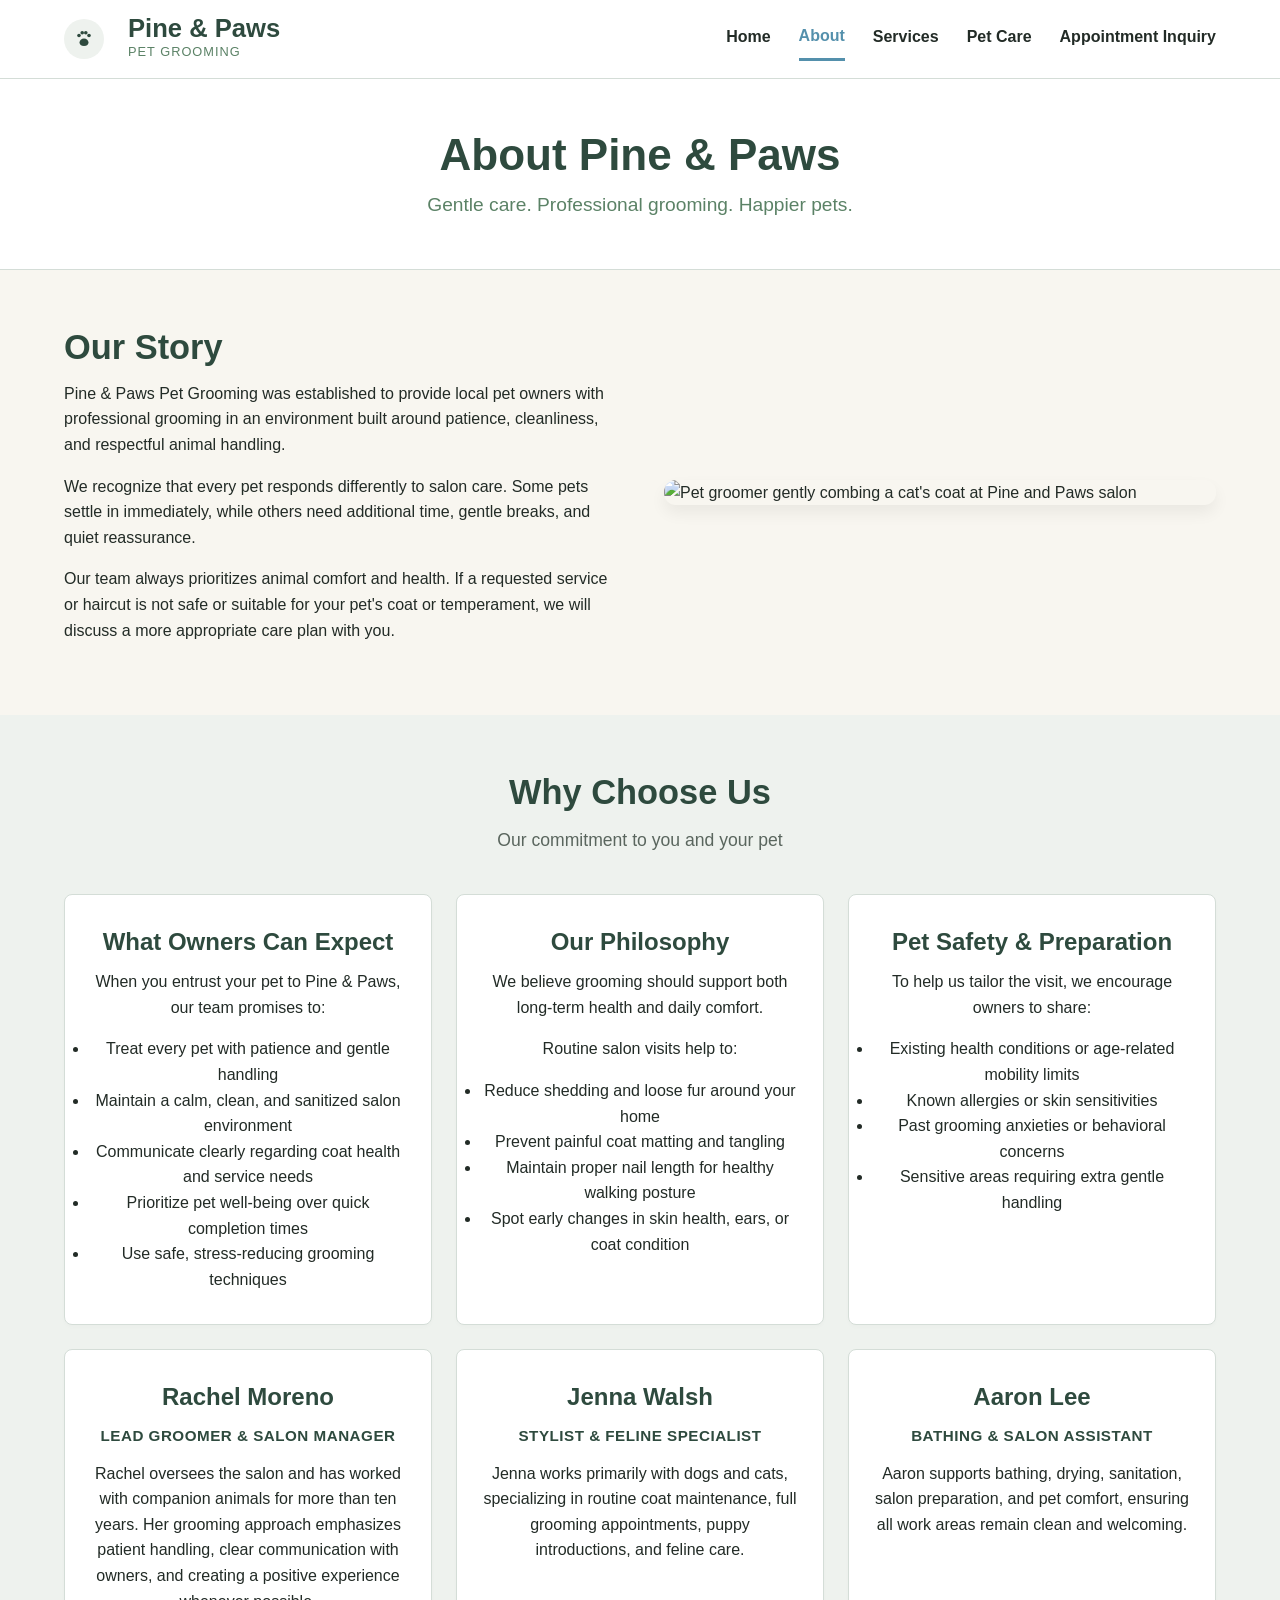
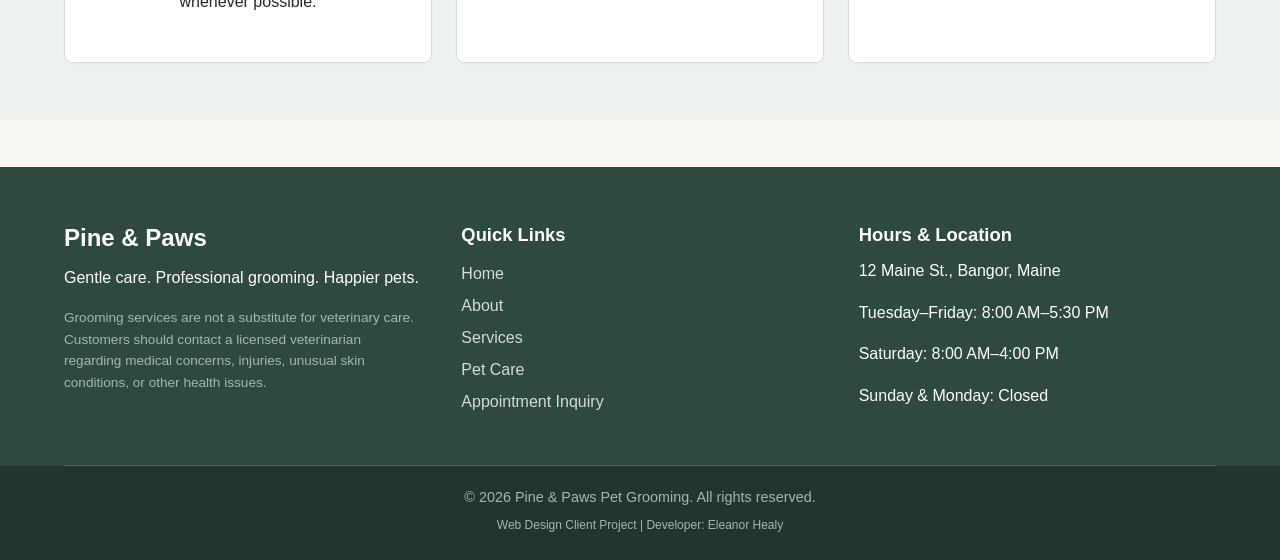
==== commit 0a020d7d: "Updated the pages to better meet the requirments I worked on all the pages to meet the new requests " ====
--- a/about.html
+++ b/about.html
@@ -4,8 +4,10 @@
 <head>
     <meta charset="UTF-8">
     <meta name="viewport" content="width=device-width, initial-scale=1.0">
-    <title>About Us | Pine & Paws Pet Grooming</title>
+    <title>About Us | Pine & Paws Pet Grooming Bangor</title>
+    <meta name="description" content="Meet Rachel, Jenna, and Aaron at Pine & Paws Pet Grooming in Bangor, ME. Learn about our gentle, patient grooming philosophy for dogs and cats.">
     <link rel="stylesheet" href="css/style.css">
+    <script src="js/script.js" defer></script>
 </head>
 
 <body>
@@ -13,18 +15,27 @@
     <header class="site-header">
         <div class="container header-container">
             <a href="index.html" class="brand-logo" aria-label="Pine and Paws Pet Grooming Home">
+                <div class="logo-mark" aria-hidden="true" style="display: flex; align-items: center; justify-content: center; width: 40px; height: 40px; background-color: var(--bg-alt); border-radius: 50%; color: var(--primary); flex-shrink: 0; margin-right: 0.75rem;">
+                    <svg width="24" height="24" viewBox="0 0 24 24" fill="currentColor" style="color: var(--primary);">
+                        <path d="M12 11.5c-2.5 0-4.5 1.8-4.5 4 0 1.8 1.5 3.5 4.5 3.5s4.5-1.7 4.5-3.5c0-2.2-2-4-4.5-4z"/>
+                        <circle cx="7" cy="8.5" r="1.8"/>
+                        <circle cx="10.2" cy="5.8" r="1.8"/>
+                        <circle cx="13.8" cy="5.8" r="1.8"/>
+                        <circle cx="17" cy="8.5" r="1.8"/>
+                    </svg>
+                </div>
                 <div>
                     <span class="logo-text">Pine & Paws</span>
                     <span class="logo-tagline">Pet Grooming</span>
                 </div>
             </a>
-            <nav class="main-nav" aria-label="Main Navigation">
+            <nav class="main-nav" id="main-navigation" aria-label="Main Navigation">
                 <ul>
                     <li><a href="index.html">Home</a></li>
-                    <li><a href="about.html" class="active">About</a></li>
+                    <li><a href="about.html" class="active" aria-current="page">About</a></li>
                     <li><a href="services.html">Services</a></li>
                     <li><a href="pet-care.html">Pet Care</a></li>
-                    <li><a href="book.html">Book an Appointment</a></li>
+                    <li><a href="contact.html">Appointment Inquiry</a></li>
                 </ul>
             </nav>
         </div>
@@ -44,8 +55,8 @@
                     <div class="about-story-content">
                         <h2>Our Story</h2>
                         <p>Pine & Paws Pet Grooming was established to provide local pet owners with professional grooming in an environment built around patience, cleanliness, and respectful animal handling.</p>
-                        <p>The salon recognizes that pets respond differently to grooming. Some pets are comfortable immediately, while others may need additional time and reassurance.</p>
-                        <p>The staff works to create positive grooming experiences whenever possible; therefore, the salon may recommend a different grooming approach if a requested service would not be safe or appropriate for the pet.</p>
+                        <p>We recognize that every pet responds differently to salon care. Some pets settle in immediately, while others need additional time, gentle breaks, and quiet reassurance.</p>
+                        <p>Our team always prioritizes animal comfort and health. If a requested service or haircut is not safe or suitable for your pet's coat or temperament, we will discuss a more appropriate care plan with you.</p>
                     </div>
                     <div class="about-story-image">
                         <img src="https://st2.depositphotos.com/2289871/11859/i/600/depositphotos_118597738-stock-photo-woman-using-a-comb-brush.jpg" alt="Pet groomer gently combing a cat's coat at Pine and Paws salon">
@@ -63,65 +74,56 @@
 
                 <div class="values-grid">
                     <article class="card value-card">
-                        <h3>Staff Commitment</h3>
-                        <p>Pine & Paws Pet Grooming employees are expected to:</p>
+                        <h3>What Owners Can Expect</h3>
+                        <p>When you entrust your pet to Pine & Paws, our team promises to:</p>
                         <ul>
-                            <li>Treat pets respectfully</li>
-                            <li>Maintain a clean workspace</li>
-                            <li>Communicate clearly with owners</li>
-                            <li>Report concerns they observe</li>
-                            <li>Use safe handling techniques</li>
-                            <li>Prioritize animal welfare</li>
+                            <li>Treat every pet with patience and gentle handling</li>
+                            <li>Maintain a calm, clean, and sanitized salon environment</li>
+                            <li>Communicate clearly regarding coat health and service needs</li>
+                            <li>Prioritize pet well-being over quick completion times</li>
+                            <li>Use safe, stress-reducing grooming techniques</li>
                         </ul>
                     </article>
 
                     <article class="card value-card">
                         <h3>Our Philosophy</h3>
-                        <p>The salon believes grooming should support both appearance and health.</p>
-                        <p>Routine grooming can help:</p> 
+                        <p>We believe grooming should support both long-term health and daily comfort.</p>
+                        <p>Routine salon visits help to:</p> 
                         <ul>
-                            <li>Reduce loose fur</li>
-                            <li>Prevent severe matting</li>
-                            <li>Keep nails at a comfortable length</li>
-                            <li>Maintain coat cleanliness</li>
-                            <li>Improve pet comfort</li>
-                            <li>Help owners notice changes in skin or coat condition</li>
+                            <li>Reduce shedding and loose fur around your home</li>
+                            <li>Prevent painful coat matting and tangling</li>
+                            <li>Maintain proper nail length for healthy walking posture</li>
+                            <li>Spot early changes in skin health, ears, or coat condition</li>
                         </ul>
                     </article>
 
                     <article class="card value-card">
-                        <h3>Pet Safety</h3>
-                        <p>Owners are encouraged to tell staff about:</p>
+                        <h3>Pet Safety & Preparation</h3>
+                        <p>To help us tailor the visit, we encourage owners to share:</p>
                         <ul>
-                            <li>Health conditions</li>
-                            <li>Allergies</li>
-                            <li>Previous injuries</li>
-                            <li>Sensitive areas</li>
-                            <li>Anxiety or behavioral concerns</li>
-                            <li>Previous grooming difficulties</li>
-                            <li>Any other information affecting the appointment</li>
+                            <li>Existing health conditions or age-related mobility limits</li>
+                            <li>Known allergies or skin sensitivities</li>
+                            <li>Past grooming anxieties or behavioral concerns</li>
+                            <li>Sensitive areas requiring extra gentle handling</li>
                         </ul>
                     </article>
 
                     <article class="card value-card">
                         <h3>Rachel Moreno</h3>
-                        <p class="team-role">Owner & Lead Groomer</p>
-                        <p>Rachel oversees the salon and has worked with companion animals for more than ten years.</p>
-                        <p>Her grooming approach emphasizes patient handling, clear communication with owners, and creating a positive experience whenever possible.</p>
+                        <p class="team-role" style="font-weight: 600; color: var(--primary);">Lead Groomer & Salon Manager</p>
+                        <p>Rachel oversees the salon and has worked with companion animals for more than ten years. Her grooming approach emphasizes patient handling, clear communication with owners, and creating a positive experience whenever possible.</p>
                     </article>
 
                     <article class="card value-card">
                         <h3>Jenna Walsh</h3>
-                        <p class="team-role">Pet Groomer</p>
-                        <p>Jenna works primarily with dogs and specializes in routine coat maintenance, full grooming appointments, and puppy introductions.</p>
-                        <p>She enjoys helping new pet owners establish manageable grooming routines.</p>
+                        <p class="team-role" style="font-weight: 600; color: var(--primary);">Stylist & Feline Specialist</p>
+                        <p>Jenna works primarily with dogs and cats, specializing in routine coat maintenance, full grooming appointments, puppy introductions, and feline care.</p>
                     </article>
 
                     <article class="card value-card">
                         <h3>Aaron Lee</h3>
-                        <p class="team-role">Grooming Assistant</p>
-                        <p>Aaron supports bathing, drying, sanitation, salon preparation, and pet comfort.</p>
-                        <p>He also assists groomers with maintaining a clean and organized work environment.</p>
+                        <p class="team-role" style="font-weight: 600; color: var(--primary);">Bathing & Salon Assistant</p>
+                        <p>Aaron supports bathing, drying, sanitation, salon preparation, and pet comfort, ensuring all work areas remain clean and welcoming.</p>
                     </article>
                 </div>
             </div>
@@ -142,7 +144,7 @@
                     <li><a href="about.html">About</a></li>
                     <li><a href="services.html">Services</a></li>
                     <li><a href="pet-care.html">Pet Care</a></li>
-                    <li><a href="book.html">Book an Appointment</a></li>
+                    <li><a href="contact.html">Appointment Inquiry</a></li>
                 </ul>
             </div>
             <div class="footer-col">
--- a/css/style.css
+++ b/css/style.css
@@ -766,7 +766,6 @@
    13. Responsive Breakpoint 2: Smartphones & Mobile (max-width: 600px)
    ========================================================================== */
 @media (max-width: 600px) {
-  /* Section padding optimization */
   .section {
     padding: 2.25rem 0;
   }
@@ -839,7 +838,6 @@
     height: 140px;
   }
 
-  /* Footer Mobile Stacking */
   .footer-grid {
     flex-direction: column;
     gap: 1.5rem;
@@ -849,8 +847,87 @@
     flex: 1 1 100%;
   }
 
-  /* Mobile Safety Callout */
   .safety-callout {
     padding: 1.25rem 1rem;
   }
+}
+/* Style for the form dropdown trigger button */
+.form-toggle-btn {
+    background-color: #2c4c3b;
+    color: #ffffff;
+    border: none;
+    padding: 0.75rem 1.25rem;
+    font-size: 1rem;
+    border-radius: 4px;
+    cursor: pointer;
+    width: 100%;
+    text-align: left;
+    font-weight: bold;
+    margin-bottom: 1rem;
+}
+
+.form-toggle-btn:hover {
+    background-color: #3d6651;
+}
+
+/* Hide the form content by default */
+.form-dropdown-content {
+    display: none;
+}
+/* Styling for Collapsible Card Header Buttons */
+.card-toggle-btn {
+    background-color: #2c4c3b;
+    color: #ffffff;
+    border: none;
+    padding: 0.75rem 1rem;
+    font-size: 1.1rem;
+    font-weight: bold;
+    border-radius: 4px;
+    cursor: pointer;
+    width: 100%;
+    text-align: left;
+    margin-bottom: 0.5rem;
+}
+
+.card-toggle-btn:hover {
+    background-color: #3d6651;
+}
+
+/* Hide content until expanded */
+.card-dropdown-content {
+    display: none;
+    padding-top: 0.5rem;
+}
+
+/* Display content when the active class is present */
+.collapsible-card.active .card-dropdown-content {
+    display: block;
+}
+/* ==========================================================================
+   Logo Mark Styling
+   ========================================================================== */
+.brand-logo {
+  display: flex;
+  align-items: center;
+  gap: 0.75rem;
+  text-decoration: none;
+}
+
+.logo-mark {
+  display: flex;
+  align-items: center;
+  justify-content: center;
+  width: 40px;
+  height: 40px;
+  background-color: var(--bg-alt);
+  border-radius: 50%;
+  color: var(--primary);
+  flex-shrink: 0;
+}
+
+.logo-mark svg {
+  width: 24px;
+  height: 24px;
+  color: var(--primary);
+  fill: currentColor;
 }
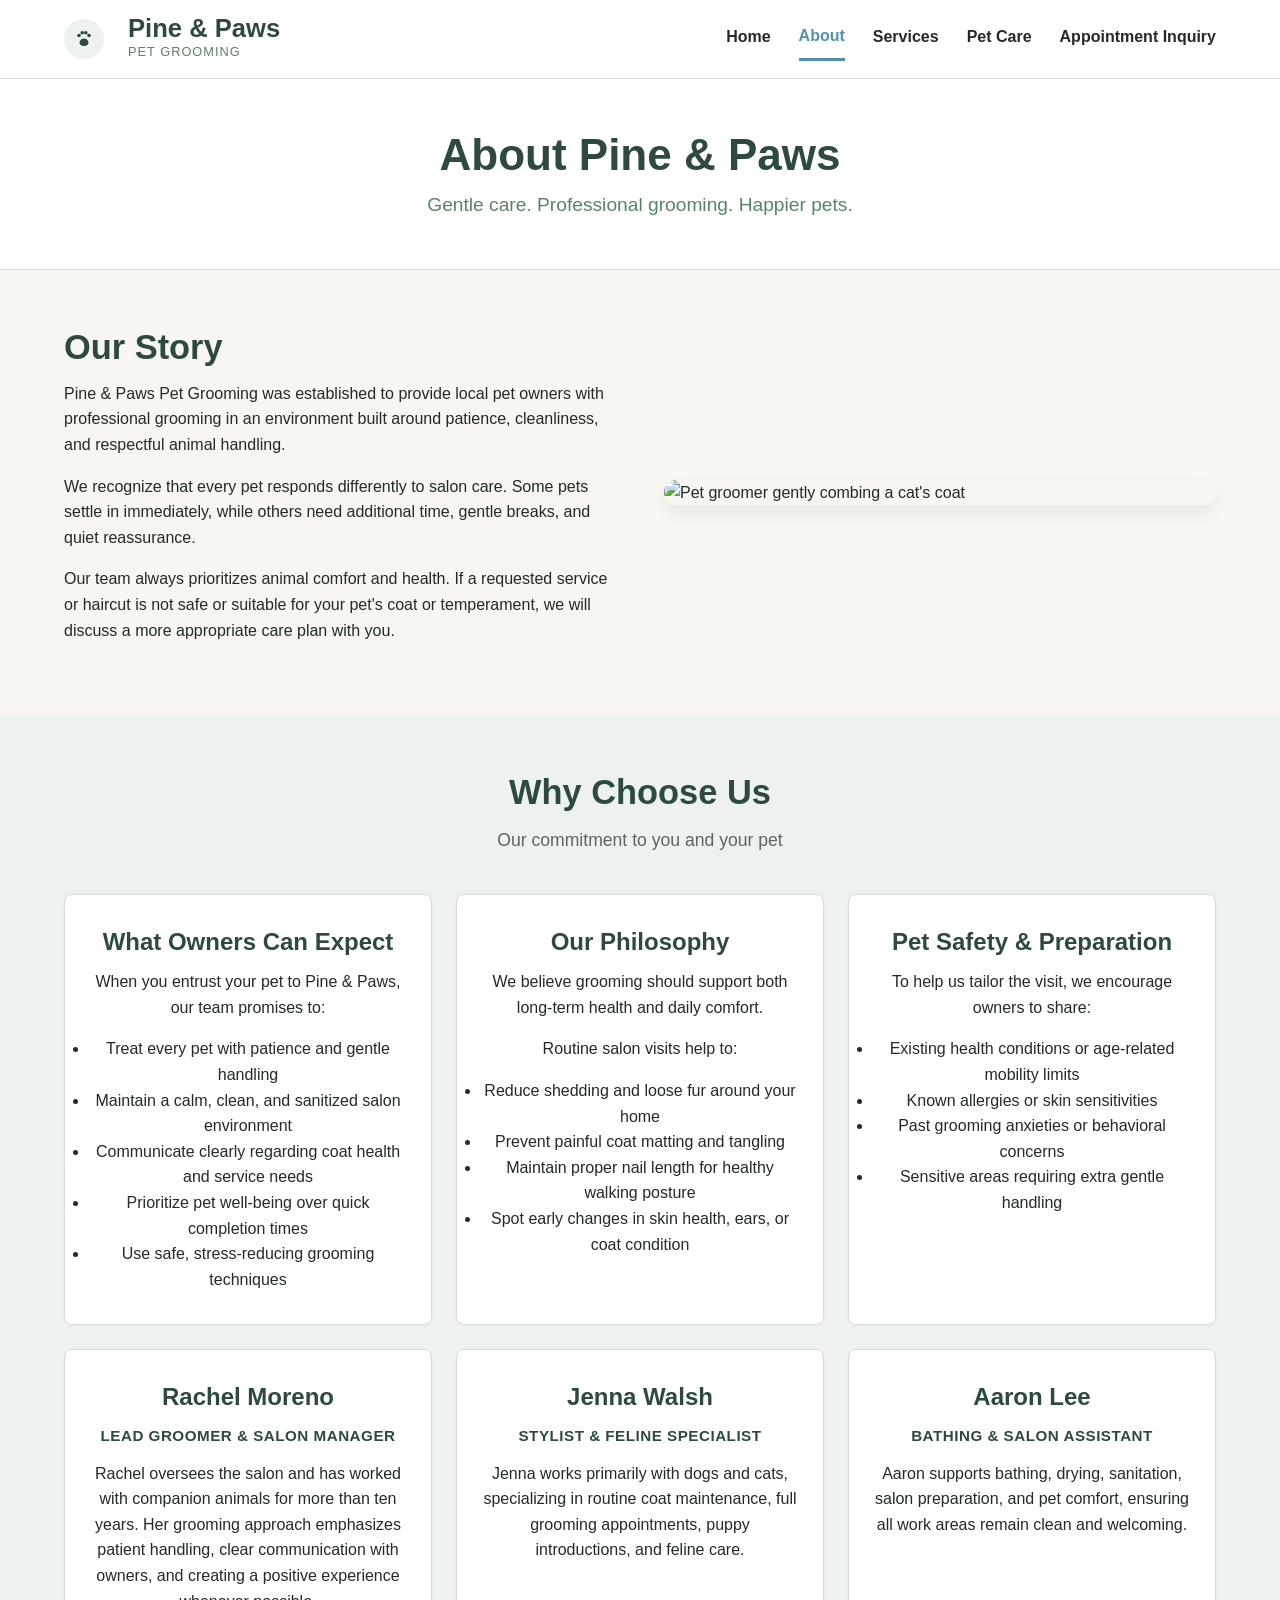
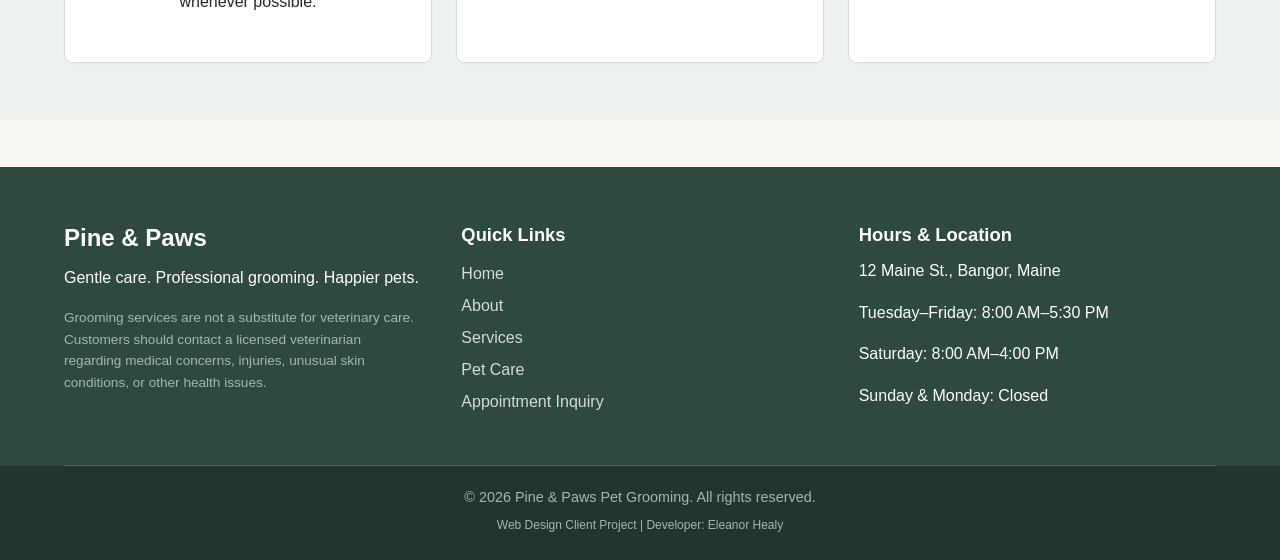
==== commit fa59fdf5: "Updated image descriptions I updated the image descriptions to better match the feedback" ====
--- a/about.html
+++ b/about.html
@@ -59,7 +59,7 @@
                         <p>Our team always prioritizes animal comfort and health. If a requested service or haircut is not safe or suitable for your pet's coat or temperament, we will discuss a more appropriate care plan with you.</p>
                     </div>
                     <div class="about-story-image">
-                        <img src="https://st2.depositphotos.com/2289871/11859/i/600/depositphotos_118597738-stock-photo-woman-using-a-comb-brush.jpg" alt="Pet groomer gently combing a cat's coat at Pine and Paws salon">
+                        <img src="https://st2.depositphotos.com/2289871/11859/i/600/depositphotos_118597738-stock-photo-woman-using-a-comb-brush.jpg" alt="Pet groomer gently combing a cat's coat">
                     </div>
                 </div>
             </div>
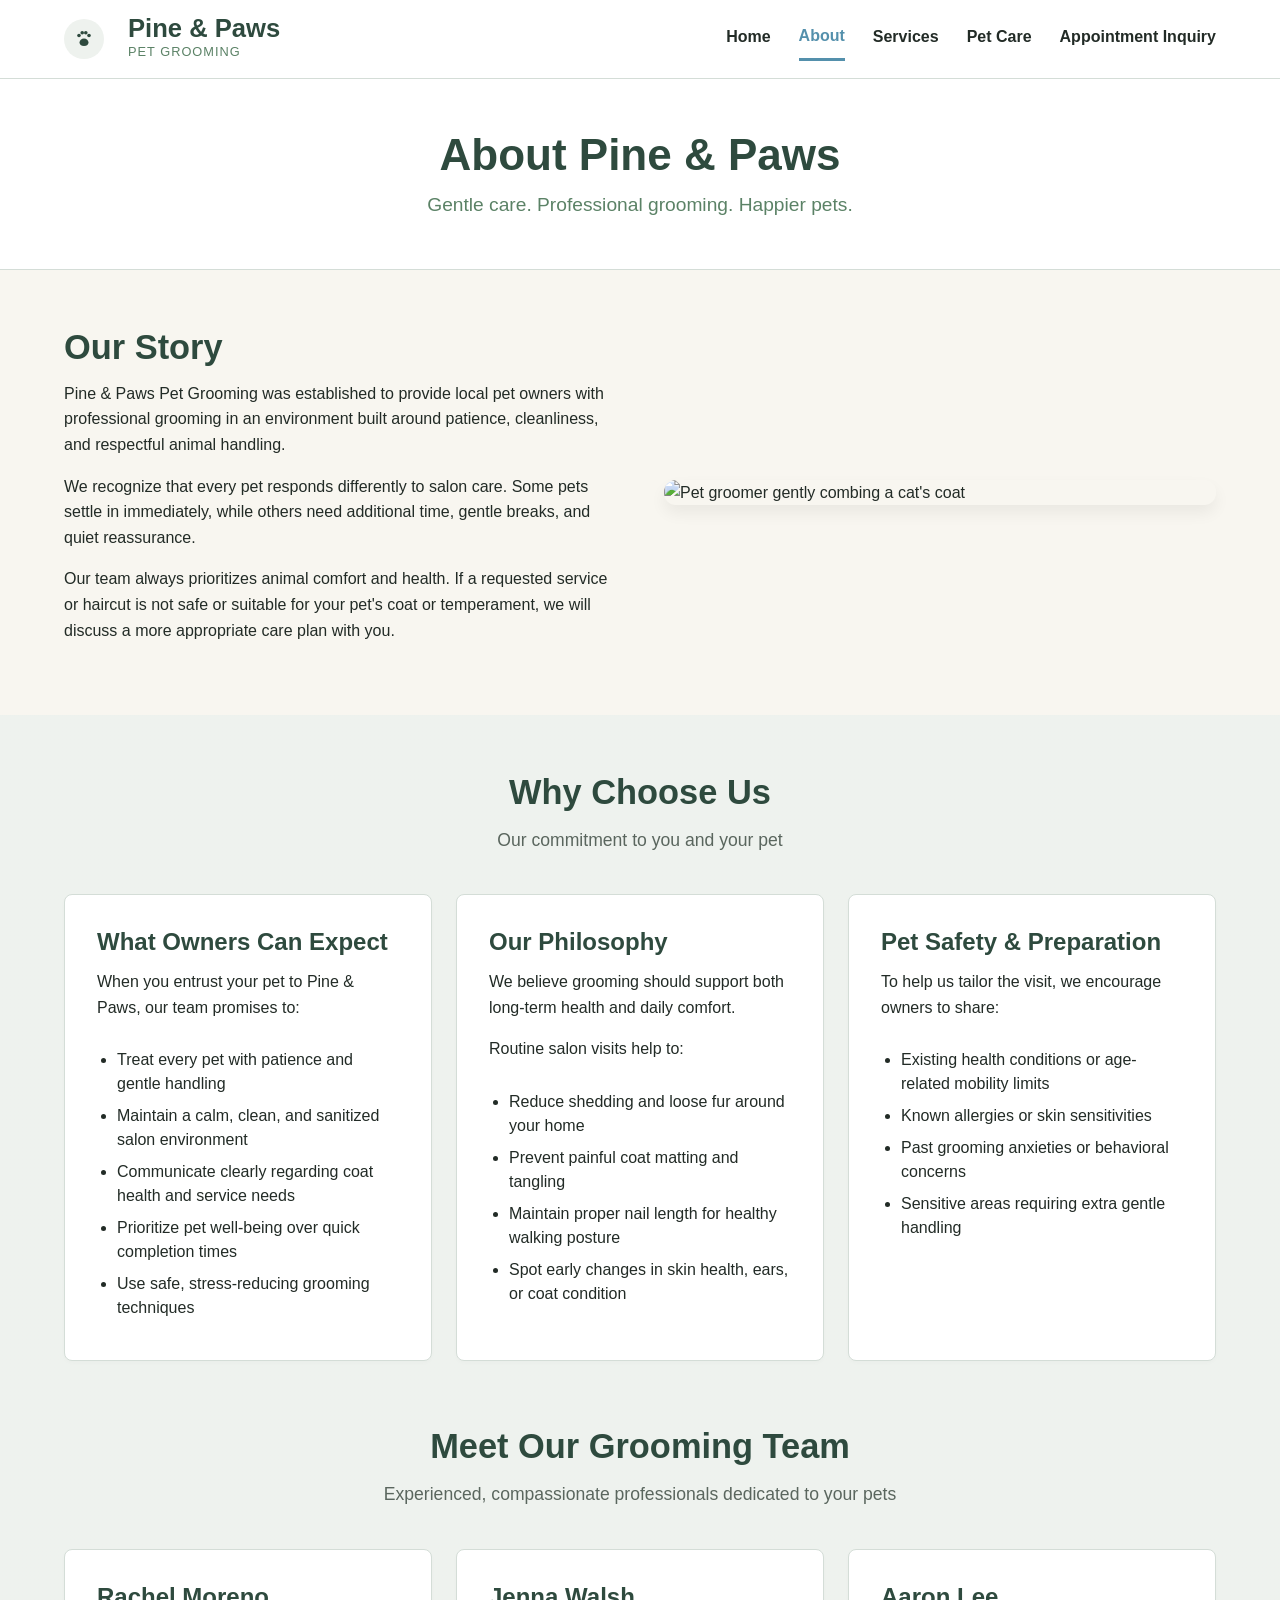
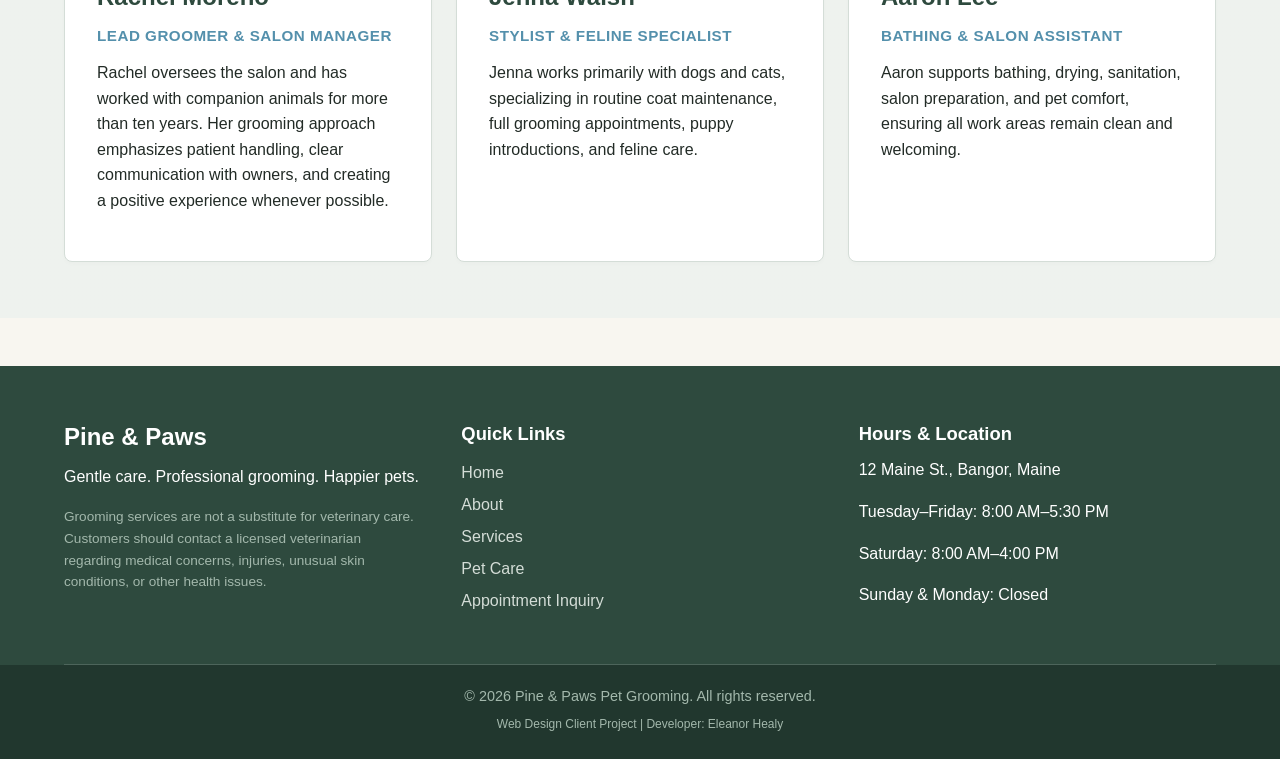
==== commit 5152b10a: "Updated the look of my site I updated the background of my website so that it is more visually appea" ====
--- a/about.html
+++ b/about.html
@@ -67,6 +67,7 @@
 
         <section class="section section-alt">
             <div class="container">
+                <!-- Part 1: Company Values & Expectations -->
                 <div class="section-title">
                     <h2>Why Choose Us</h2>
                     <p>Our commitment to you and your pet</p>
@@ -107,22 +108,30 @@
                             <li>Sensitive areas requiring extra gentle handling</li>
                         </ul>
                     </article>
+                </div>
 
+                <!-- Part 2: Meet the Team -->
+                <div class="section-title" style="margin-top: 4rem;">
+                    <h2>Meet Our Grooming Team</h2>
+                    <p>Experienced, compassionate professionals dedicated to your pets</p>
+                </div>
+
+                <div class="team-grid">
                     <article class="card value-card">
                         <h3>Rachel Moreno</h3>
-                        <p class="team-role" style="font-weight: 600; color: var(--primary);">Lead Groomer & Salon Manager</p>
+                        <p class="team-role">Lead Groomer & Salon Manager</p>
                         <p>Rachel oversees the salon and has worked with companion animals for more than ten years. Her grooming approach emphasizes patient handling, clear communication with owners, and creating a positive experience whenever possible.</p>
                     </article>
 
                     <article class="card value-card">
                         <h3>Jenna Walsh</h3>
-                        <p class="team-role" style="font-weight: 600; color: var(--primary);">Stylist & Feline Specialist</p>
+                        <p class="team-role">Stylist & Feline Specialist</p>
                         <p>Jenna works primarily with dogs and cats, specializing in routine coat maintenance, full grooming appointments, puppy introductions, and feline care.</p>
                     </article>
 
                     <article class="card value-card">
                         <h3>Aaron Lee</h3>
-                        <p class="team-role" style="font-weight: 600; color: var(--primary);">Bathing & Salon Assistant</p>
+                        <p class="team-role">Bathing & Salon Assistant</p>
                         <p>Aaron supports bathing, drying, sanitation, salon preparation, and pet comfort, ensuring all work areas remain clean and welcoming.</p>
                     </article>
                 </div>
--- a/css/style.css
+++ b/css/style.css
@@ -930,4 +930,80 @@
   height: 24px;
   color: var(--primary);
   fill: currentColor;
-}+}
+/* What to Expect Section */
+#what-to-expect {
+  background-color: var(--bg-main);
+  background-image: 
+    linear-gradient(rgba(248, 246, 240, 0.85), rgba(248, 246, 240, 0.85)),
+    url("https://img.magnific.com/free-vector/hand-drawn-pet-grooming-pattern_23-2150051031.jpg?semt=ais_hybrid&w=740&q=80");
+  background-size: 500px;
+  background-position: center;
+  background-repeat: repeat;
+}
+
+/* Featured Grooming Services Section */
+.section-alt {
+  background-color: var(--bg-alt);
+  background-image: 
+    linear-gradient(rgba(238, 242, 238, 0.85), rgba(238, 242, 238, 0.85)),
+    url("https://img.magnific.com/free-vector/hand-drawn-pet-grooming-pattern_23-2150051031.jpg?semt=ais_hybrid&w=740&q=80");
+  background-size: 500px;
+  background-position: center;
+  background-repeat: repeat;
+}
+.badge {
+  display: inline-block;
+  background-color: var(--secondary); /* Uses your rich sage green, or change to var(--accent) for blue */
+  color: #FFFFFF;
+  padding: 0.35rem 0.85rem;
+  border-radius: 20px;
+  font-size: 0.85rem;
+  font-weight: 700;
+  box-shadow: 0 2px 5px rgba(0, 0, 0, 0.1); /* Adds a subtle lift */
+  border: none;
+}
+/* Clean up Value Cards (Left-align text and lists for readability) */
+.value-card {
+  text-align: left; /* Left-aligns text so lists and paragraphs look organized */
+  padding: 2rem;
+  display: flex;
+  flex-direction: column;
+  justify-content: flex-start;
+}
+
+.value-card h3 {
+  margin-bottom: 0.75rem;
+  color: var(--primary);
+}
+
+.value-card ul {
+  margin-top: 0.75rem;
+  padding-left: 1.25rem; /* Gives breathing room for bullet points */
+  color: var(--text);
+}
+
+.value-card li {
+  margin-bottom: 0.5rem;
+  line-height: 1.5;
+}
+
+/* Optional: Dedicated Team Section Grid for the staff profiles */
+.team-grid {
+  display: grid;
+  grid-template-columns: repeat(3, 1fr);
+  gap: 1.5rem;
+  margin-top: 2.5rem;
+}
+
+@media (max-width: 900px) {
+  .team-grid {
+    grid-template-columns: repeat(2, 1fr);
+  }
+}
+
+@media (max-width: 600px) {
+  .team-grid {
+    grid-template-columns: 1fr;
+  }
+}
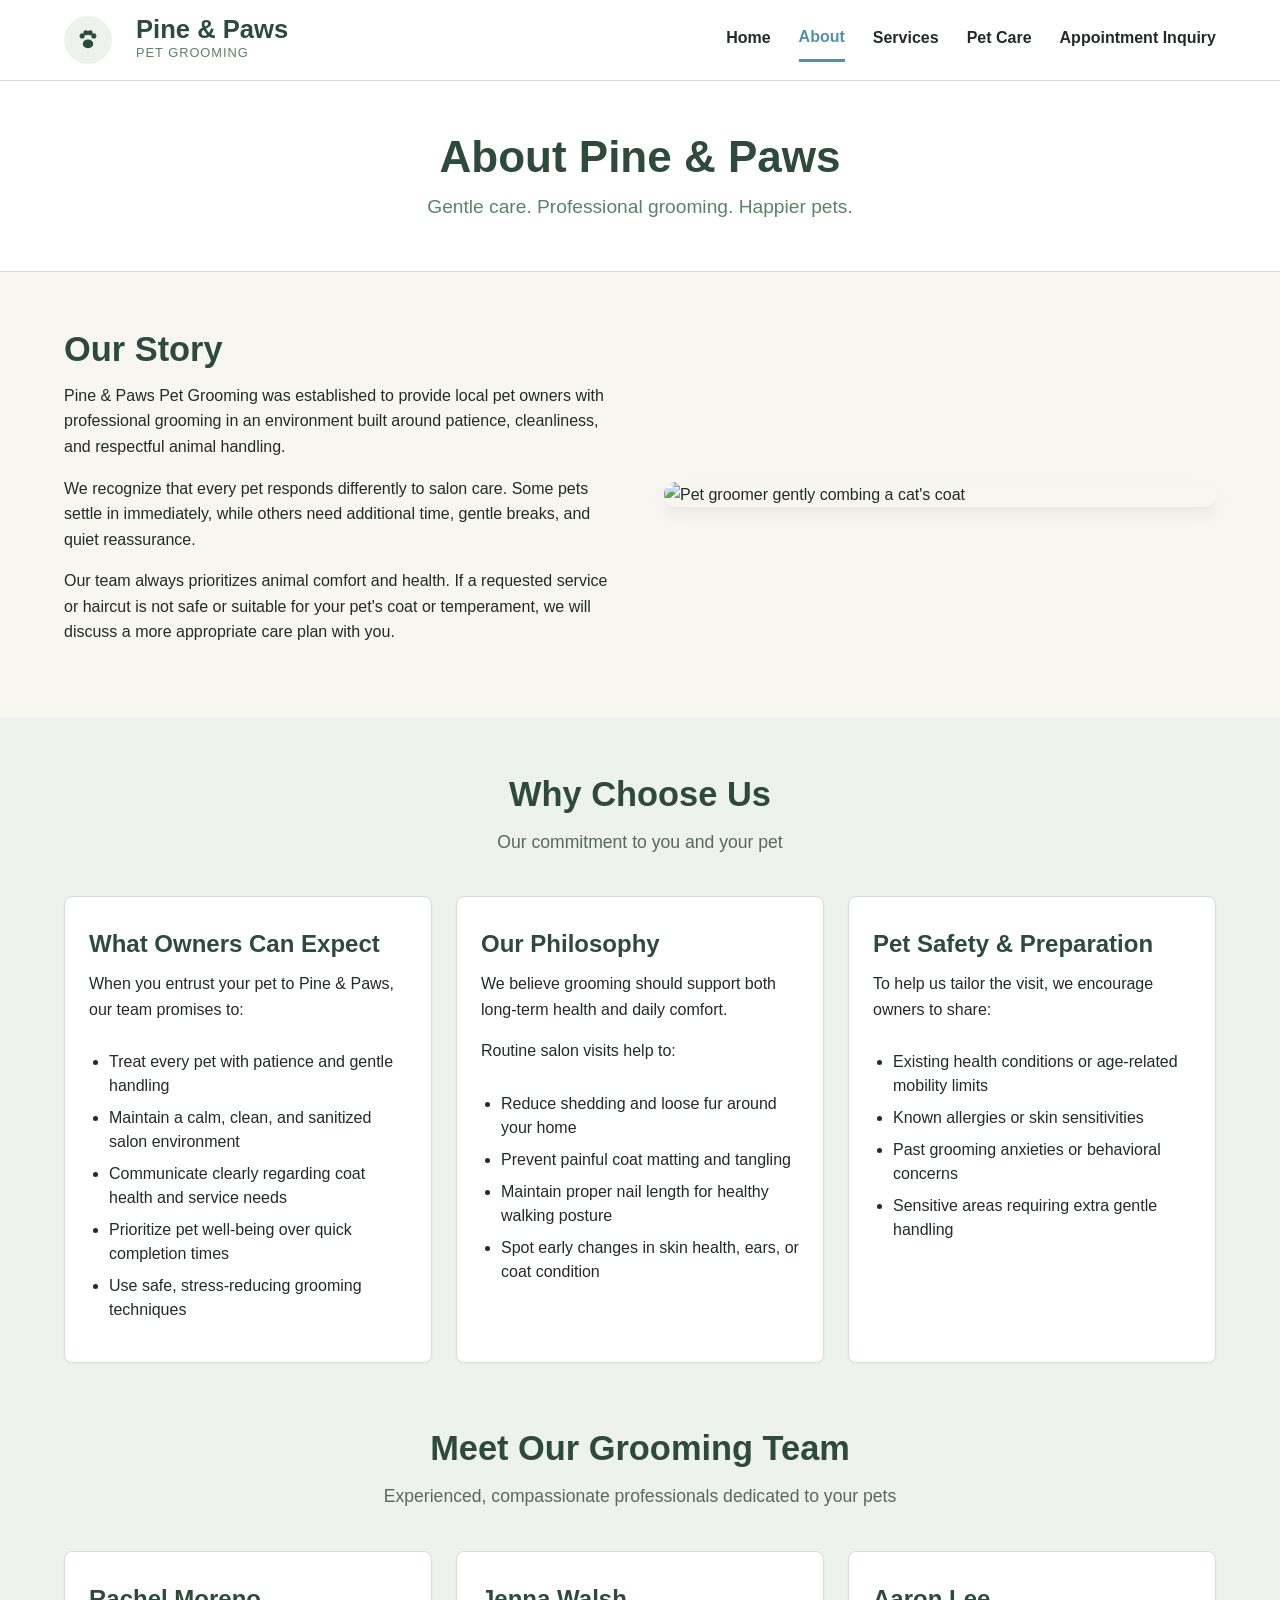
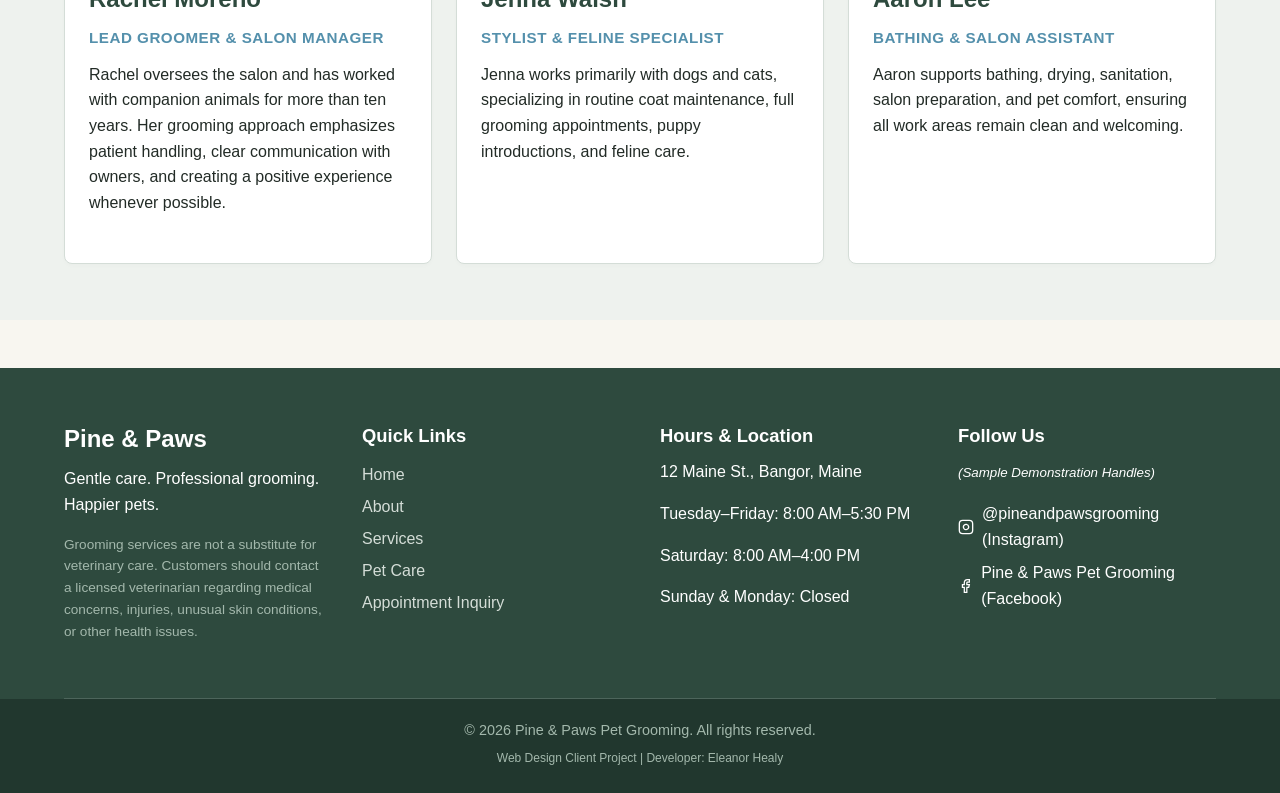
==== commit b2243f85: "phase 5 final updates I made my phase 5 final updates" ====
--- a/about.html
+++ b/about.html
@@ -15,13 +15,16 @@
     <header class="site-header">
         <div class="container header-container">
             <a href="index.html" class="brand-logo" aria-label="Pine and Paws Pet Grooming Home">
-                <div class="logo-mark" aria-hidden="true" style="display: flex; align-items: center; justify-content: center; width: 40px; height: 40px; background-color: var(--bg-alt); border-radius: 50%; color: var(--primary); flex-shrink: 0; margin-right: 0.75rem;">
-                    <svg width="24" height="24" viewBox="0 0 24 24" fill="currentColor" style="color: var(--primary);">
+                <!-- Paw Print Logo Mark -->
+                <div class="logo-mark" aria-hidden="true" style="display: flex; align-items: center; justify-content: center; width: 48px; height: 48px; background-color: var(--bg-alt); border-radius: 50%; color: var(--primary); flex-shrink: 0; margin-right: 0.75rem;">
+                    <svg width="28" height="28" viewBox="0 0 24 24" fill="currentColor" style="color: var(--primary);">
+                        <!-- Main pad -->
                         <path d="M12 11.5c-2.5 0-4.5 1.8-4.5 4 0 1.8 1.5 3.5 4.5 3.5s4.5-1.7 4.5-3.5c0-2.2-2-4-4.5-4z"/>
-                        <circle cx="7" cy="8.5" r="1.8"/>
-                        <circle cx="10.2" cy="5.8" r="1.8"/>
-                        <circle cx="13.8" cy="5.8" r="1.8"/>
-                        <circle cx="17" cy="8.5" r="1.8"/>
+                        <!-- Toe pads -->
+                        <circle cx="7" cy="8.5" r="2.2"/>
+                        <circle cx="10.2" cy="5.8" r="2.2"/>
+                        <circle cx="13.8" cy="5.8" r="2.2"/>
+                        <circle cx="17" cy="8.5" r="2.2"/>
                     </svg>
                 </div>
                 <div>
@@ -163,6 +166,30 @@
                 <p>Saturday: 8:00 AM–4:00 PM</p>
                 <p>Sunday & Monday: Closed</p>
             </div>
+            <div class="footer-col">
+                <h4>Follow Us</h4>
+                <p><small><em>(Sample Demonstration Handles)</em></small></p>
+                <ul class="social-links" style="display: flex; flex-direction: column; gap: 0.5rem; margin-top: 0.5rem;">
+                    <li>
+                        <span style="display: inline-flex; align-items: center; gap: 0.5rem;">
+                            <svg width="18" height="18" viewBox="0 0 24 24" fill="none" stroke="currentColor" stroke-width="2" aria-hidden="true">
+                                <rect x="2" y="2" width="20" height="20" rx="5" ry="5"></rect>
+                                <path d="M16 11.37A4 4 0 1 1 12.63 8 4 4 0 0 1 16 11.37z"></path>
+                                <line x1="17.5" y1="6.5" x2="17.51" y2="6.5"></line>
+                            </svg>
+                            @pineandpawsgrooming (Instagram)
+                        </span>
+                    </li>
+                    <li>
+                        <span style="display: inline-flex; align-items: center; gap: 0.5rem;">
+                            <svg width="18" height="18" viewBox="0 0 24 24" fill="none" stroke="currentColor" stroke-width="2" aria-hidden="true">
+                                <path d="M18 2h-3a5 5 0 0 0-5 5v3H7v4h3v8h4v-8h3l1-4h-4V7a1 1 0 0 1 1-1h3z"></path>
+                            </svg>
+                            Pine & Paws Pet Grooming (Facebook)
+                        </span>
+                    </li>
+                </ul>
+            </div>
         </div>
         <div class="footer-bottom">
             <div class="container">
--- a/css/style.css
+++ b/css/style.css
@@ -38,8 +38,8 @@
   margin-bottom: 0.75rem;
 }
 
-h1 { font-size: 2.5rem; }
-h2 { font-size: 2rem; }
+h1 { font-size: clamp(2rem, 4vw + 1rem, 2.75rem); }
+h2 { font-size: clamp(1.5rem, 2.5vw + 0.8rem, 2.15rem); }
 h3 { font-size: 1.5rem; }
 h4 { font-size: 1.15rem; }
 
@@ -74,8 +74,10 @@
   font-size: 1.1rem;
 }
 
-.button {
-  display: inline-block;
+.button, .cta-button {
+  display: inline-flex;
+  align-items: center;
+  justify-content: center;
   padding: 0.85rem 1.75rem;
   background-color: var(--accent);
   color: #FFFFFF;
@@ -83,14 +85,16 @@
   border-radius: 6px;
   font-weight: 600;
   border: 2px solid var(--accent);
-  transition: background-color 0.2s ease, color 0.2s ease;
+  transition: background-color 0.2s ease, color 0.2s ease, transform 0.1s ease-in-out;
   cursor: pointer;
-}
-
-.button:hover {
-  background-color: #2c708b;
-  border-color: #2c708b;
+  min-height: 44px;
+}
+
+.button:hover, .cta-button:hover {
+  background-color: #427891;
+  border-color: #427891;
   color: #FFFFFF;
+  transform: translateY(-2px);
 }
 
 .button-outline {
@@ -106,13 +110,14 @@
 
 .badge {
   display: inline-block;
-  background-color: var(--bg-main);
-  color: var(--primary);
-  padding: 0.25rem 0.65rem;
+  background-color: var(--secondary);
+  color: #FFFFFF;
+  padding: 0.35rem 0.85rem;
   border-radius: 20px;
   font-size: 0.85rem;
   font-weight: 700;
-  border: 1px solid var(--border);
+  box-shadow: 0 2px 5px rgba(0, 0, 0, 0.1);
+  border: none;
 }
 
 .safety-callout {
@@ -125,6 +130,14 @@
 .safety-callout h3 {
   color: var(--accent);
   margin-bottom: 0.5rem;
+}
+
+.cta-container {
+  text-align: center;
+  padding: 2rem;
+  background-color: var(--bg-card);
+  border-radius: 8px;
+  border: 1px solid var(--border);
 }
 
 /* ==========================================================================
@@ -146,7 +159,29 @@
 }
 
 .brand-logo {
+  display: flex;
+  align-items: center;
+  gap: 0.75rem;
   text-decoration: none;
+}
+
+.logo-mark {
+  display: flex;
+  align-items: center;
+  justify-content: center;
+  width: 48px;
+  height: 48px;
+  background-color: var(--bg-alt);
+  border-radius: 50%;
+  color: var(--primary);
+  flex-shrink: 0;
+}
+
+.logo-mark svg {
+  width: 28px;
+  height: 28px;
+  color: var(--primary);
+  fill: currentColor;
 }
 
 .logo-text {
@@ -176,13 +211,17 @@
   color: var(--text);
   font-weight: 600;
   padding-bottom: 0.25rem;
+  min-height: 44px;
+  display: inline-flex;
+  align-items: center;
   transition: color 0.2s ease, border-bottom 0.2s ease;
 }
 
 .main-nav a:hover,
 .main-nav a.active {
   color: var(--accent);
-  border-bottom: 2px solid var(--accent);
+  border-bottom: 3px solid var(--accent);
+  font-weight: 700;
 }
 
 /* ==========================================================================
@@ -269,7 +308,6 @@
   font-size: 0.95rem;
   color: var(--primary);
 }
-
 
 .contact-info-list {
   list-style: none;
@@ -310,6 +348,7 @@
   font-family: inherit;
   font-size: 1rem;
   background-color: var(--bg-main);
+  min-height: 44px;
 }
 
 .form-control:focus {
@@ -321,6 +360,56 @@
 textarea.form-control {
   min-height: 120px;
   resize: vertical;
+}
+
+.form-toggle-btn {
+  background-color: #2c4c3b;
+  color: #ffffff;
+  border: none;
+  padding: 0.75rem 1.25rem;
+  font-size: 1rem;
+  border-radius: 4px;
+  cursor: pointer;
+  width: 100%;
+  text-align: left;
+  font-weight: bold;
+  margin-bottom: 1rem;
+}
+
+.form-toggle-btn:hover {
+  background-color: #3d6651;
+}
+
+.form-dropdown-content {
+  display: none;
+}
+
+/* Collapsible Card Elements */
+.card-toggle-btn {
+  background-color: #2c4c3b;
+  color: #ffffff;
+  border: none;
+  padding: 0.75rem 1rem;
+  font-size: 1.1rem;
+  font-weight: bold;
+  border-radius: 4px;
+  cursor: pointer;
+  width: 100%;
+  text-align: left;
+  margin-bottom: 0.5rem;
+}
+
+.card-toggle-btn:hover {
+  background-color: #3d6651;
+}
+
+.card-dropdown-content {
+  display: none;
+  padding-top: 0.5rem;
+}
+
+.collapsible-card.active .card-dropdown-content {
+  display: block;
 }
 
 /* ==========================================================================
@@ -384,7 +473,7 @@
 }
 
 /* ==========================================================================
-   8. About Page
+   8. About, Services & Booking Page Layouts
    ========================================================================== */
 .about-hero {
   background-color: var(--bg-card);
@@ -404,7 +493,6 @@
   margin: 0 auto;
 }
 
-
 .about-story-grid {
   display: flex;
   align-items: center;
@@ -423,7 +511,6 @@
   border-radius: 12px;
   box-shadow: 0 8px 16px rgba(0,0,0,0.06);
 }
-
 
 .values-grid {
   display: grid;
@@ -432,8 +519,11 @@
 }
 
 .value-card {
-  text-align: center;
+  text-align: left;
   padding: 2rem 1.5rem;
+  display: flex;
+  flex-direction: column;
+  justify-content: flex-start;
 }
 
 .value-card h3 {
@@ -441,6 +531,23 @@
   margin-bottom: 0.75rem;
 }
 
+.value-card ul {
+  margin-top: 0.75rem;
+  padding-left: 1.25rem;
+  color: var(--text);
+}
+
+.value-card li {
+  margin-bottom: 0.5rem;
+  line-height: 1.5;
+}
+
+.team-grid {
+  display: grid;
+  grid-template-columns: repeat(3, 1fr);
+  gap: 1.5rem;
+  margin-top: 2.5rem;
+}
 
 .team-card {
   display: flex;
@@ -473,220 +580,33 @@
   letter-spacing: 0.5px;
   margin-bottom: 0.75rem;
 }
-/* ==========================================================================
-   9. Services Page
-   ========================================================================== */
-.about-hero {
-  background-color: var(--bg-card);
-  padding: 3rem 0;
-  border-bottom: 1px solid var(--border);
-  text-align: center;
-}
-
-.about-hero h1 {
-  margin-bottom: 0.5rem;
-}
-
-.about-hero .lead {
-  font-size: 1.2rem;
-  color: var(--secondary);
-  max-width: 700px;
-  margin: 0 auto;
-}
-
-
-.about-story-grid {
-  display: flex;
-  align-items: center;
-  gap: 3rem;
-}
-
-.about-story-content {
-  flex: 1;
-}
-
-.about-story-image {
-  flex: 1;
-}
-
-.about-story-image img {
-  border-radius: 12px;
-  box-shadow: 0 8px 16px rgba(0,0,0,0.06);
-}
-
-
-.values-grid {
-  display: grid;
-  grid-template-columns: repeat(3, 1fr);
-  gap: 1.5rem;
-}
-
-.value-card {
-  text-align: center;
-  padding: 2rem 1.5rem;
-}
-
-.value-card h3 {
-  color: var(--primary);
-  margin-bottom: 0.75rem;
-}
-
-
-.team-card {
-  display: flex;
-  align-items: center;
-  gap: 2rem;
-  background-color: var(--bg-card);
-  border: 1px solid var(--border);
-  border-radius: 8px;
-  padding: 2rem;
-}
-
-.team-image {
-  width: 220px;
-  height: 220px;
-  object-fit: cover;
-  border-radius: 50%;
-  border: 4px solid var(--secondary);
-  flex-shrink: 0;
-}
-
-.team-details {
-  flex: 1;
-}
-
-.team-role {
-  color: var(--accent);
-  font-weight: 700;
-  font-size: 0.95rem;
-  text-transform: uppercase;
-  letter-spacing: 0.5px;
-  margin-bottom: 0.75rem;
-}
-/* ==========================================================================
-   10. Booking Page
-   ========================================================================== */
-.about-hero {
-  background-color: var(--bg-card);
-  padding: 3rem 0;
-  border-bottom: 1px solid var(--border);
-  text-align: center;
-}
-
-.about-hero h1 {
-  margin-bottom: 0.5rem;
-}
-
-.about-hero .lead {
-  font-size: 1.2rem;
-  color: var(--secondary);
-  max-width: 700px;
-  margin: 0 auto;
-}
-
-
-.about-story-grid {
-  display: flex;
-  align-items: center;
-  gap: 3rem;
-}
-
-.about-story-content {
-  flex: 1;
-}
-
-.about-story-image {
-  flex: 1;
-}
-
-.about-story-image img {
-  border-radius: 12px;
-  box-shadow: 0 8px 16px rgba(0,0,0,0.06);
-}
-
-
-.values-grid {
-  display: grid;
-  grid-template-columns: repeat(3, 1fr);
-  gap: 1.5rem;
-}
-
-.value-card {
-  text-align: center;
-  padding: 2rem 1.5rem;
-}
-
-.value-card h3 {
-  color: var(--primary);
-  margin-bottom: 0.75rem;
-}
-
-
-.team-card {
-  display: flex;
-  align-items: center;
-  gap: 2rem;
-  background-color: var(--bg-card);
-  border: 1px solid var(--border);
-  border-radius: 8px;
-  padding: 2rem;
-}
-
-.team-image {
-  width: 220px;
-  height: 220px;
-  object-fit: cover;
-  border-radius: 50%;
-  border: 4px solid var(--secondary);
-  flex-shrink: 0;
-}
-
-.team-details {
-  flex: 1;
-}
-
-.team-role {
-  color: var(--accent);
-  font-weight: 700;
-  font-size: 0.95rem;
-  text-transform: uppercase;
-  letter-spacing: 0.5px;
-  margin-bottom: 0.75rem;
-}
-.cta-container {
-  text-align: center;
-  padding: 2rem;
-  background-color: var(--bg-card); /* Matches card background */
-  border-radius: 8px;
-  border: 1px solid var(--border);
-}
-
-.cta-button {
-  display: inline-block;
-  padding: 12px 28px;
-  font-size: 1rem;
-  font-weight: 600;
-  color: #ffffff;
-  background-color: var(--accent); /* Uses your primary accent color (#5490ac) */
-  border: none;
-  border-radius: 6px;
-  text-decoration: none;
-  transition: background-color 0.2s ease-in-out, transform 0.1s ease-in-out;
-  cursor: pointer;
-}
-
-.cta-button:hover {
-  background-color: #427891; /* Darkened variant of --accent for hover effect */
-  transform: translateY(-2px);
-}
-
-.cta-button:focus {
-  outline: 3px solid var(--secondary); /* Highlight ring using secondary color */
-}
-/* ==========================================================================
-   11. Phase 2: Accessibility & Focus States
-   ========================================================================== */
-
+
+/* ==========================================================================
+   9. Section Background Patterns
+   ========================================================================== */
+#what-to-expect {
+  background-color: var(--bg-main);
+  background-image: 
+    linear-gradient(rgba(248, 246, 240, 0.85), rgba(248, 246, 240, 0.85)),
+    url("https://img.magnific.com/free-vector/hand-drawn-pet-grooming-pattern_23-2150051031.jpg?semt=ais_hybrid&w=740&q=80");
+  background-size: 500px;
+  background-position: center;
+  background-repeat: repeat;
+}
+
+#contact {
+  background-color: var(--bg-alt);
+  background-image: 
+    linear-gradient(rgba(238, 242, 238, 0.85), rgba(238, 242, 238, 0.85)),
+    url("https://img.magnific.com/free-vector/hand-drawn-pet-grooming-pattern_23-2150051031.jpg?semt=ais_hybrid&w=740&q=80");
+  background-size: 500px;
+  background-position: center;
+  background-repeat: repeat;
+}
+
+/* ==========================================================================
+   10. Accessibility & Focus States
+   ========================================================================== */
 a:focus-visible,
 button:focus-visible,
 input:focus-visible,
@@ -698,32 +618,8 @@
   border-radius: 4px;
 }
 
-.main-nav a,
-.button,
-.cta-button,
-.form-control,
-button {
-  min-height: 44px;
-  display: inline-flex;
-  align-items: center;
-}
-
-.main-nav a.active {
-  font-weight: 700;
-  border-bottom: 3px solid var(--accent);
-}
-
-h1 {
-  font-size: clamp(2rem, 4vw + 1rem, 2.75rem);
-}
-
-h2 {
-  font-size: clamp(1.5rem, 2.5vw + 0.8rem, 2.15rem);
-}
-
-
-/* ==========================================================================
-   12. Responsive Breakpoint 1: Tablets & Laptops (max-width: 900px)
+/* ==========================================================================
+   11. Responsive Breakpoints
    ========================================================================== */
 @media (max-width: 900px) {
   .container {
@@ -731,7 +627,8 @@
   }
 
   .card-grid,
-  .values-grid {
+  .values-grid,
+  .team-grid {
     grid-template-columns: repeat(2, 1fr);
     gap: 1.5rem;
   }
@@ -761,10 +658,6 @@
   }
 }
 
-
-/* ==========================================================================
-   13. Responsive Breakpoint 2: Smartphones & Mobile (max-width: 600px)
-   ========================================================================== */
 @media (max-width: 600px) {
   .section {
     padding: 2.25rem 0;
@@ -772,7 +665,7 @@
 
   .header-container {
     flex-direction: column;
-    gap: 1rem;
+    gap: 1.0rem;
     text-align: center;
   }
 
@@ -814,7 +707,8 @@
 
   .card-grid,
   .pet-care-grid,
-  .values-grid {
+  .values-grid,
+  .team-grid {
     grid-template-columns: 1fr;
     gap: 1.25rem;
   }
@@ -850,160 +744,4 @@
   .safety-callout {
     padding: 1.25rem 1rem;
   }
-}
-/* Style for the form dropdown trigger button */
-.form-toggle-btn {
-    background-color: #2c4c3b;
-    color: #ffffff;
-    border: none;
-    padding: 0.75rem 1.25rem;
-    font-size: 1rem;
-    border-radius: 4px;
-    cursor: pointer;
-    width: 100%;
-    text-align: left;
-    font-weight: bold;
-    margin-bottom: 1rem;
-}
-
-.form-toggle-btn:hover {
-    background-color: #3d6651;
-}
-
-/* Hide the form content by default */
-.form-dropdown-content {
-    display: none;
-}
-/* Styling for Collapsible Card Header Buttons */
-.card-toggle-btn {
-    background-color: #2c4c3b;
-    color: #ffffff;
-    border: none;
-    padding: 0.75rem 1rem;
-    font-size: 1.1rem;
-    font-weight: bold;
-    border-radius: 4px;
-    cursor: pointer;
-    width: 100%;
-    text-align: left;
-    margin-bottom: 0.5rem;
-}
-
-.card-toggle-btn:hover {
-    background-color: #3d6651;
-}
-
-/* Hide content until expanded */
-.card-dropdown-content {
-    display: none;
-    padding-top: 0.5rem;
-}
-
-/* Display content when the active class is present */
-.collapsible-card.active .card-dropdown-content {
-    display: block;
-}
-/* ==========================================================================
-   Logo Mark Styling
-   ========================================================================== */
-.brand-logo {
-  display: flex;
-  align-items: center;
-  gap: 0.75rem;
-  text-decoration: none;
-}
-
-.logo-mark {
-  display: flex;
-  align-items: center;
-  justify-content: center;
-  width: 40px;
-  height: 40px;
-  background-color: var(--bg-alt);
-  border-radius: 50%;
-  color: var(--primary);
-  flex-shrink: 0;
-}
-
-.logo-mark svg {
-  width: 24px;
-  height: 24px;
-  color: var(--primary);
-  fill: currentColor;
-}
-/* What to Expect Section */
-#what-to-expect {
-  background-color: var(--bg-main);
-  background-image: 
-    linear-gradient(rgba(248, 246, 240, 0.85), rgba(248, 246, 240, 0.85)),
-    url("https://img.magnific.com/free-vector/hand-drawn-pet-grooming-pattern_23-2150051031.jpg?semt=ais_hybrid&w=740&q=80");
-  background-size: 500px;
-  background-position: center;
-  background-repeat: repeat;
-}
-
-/* Featured Grooming Services Section */
-.section-alt {
-  background-color: var(--bg-alt);
-  background-image: 
-    linear-gradient(rgba(238, 242, 238, 0.85), rgba(238, 242, 238, 0.85)),
-    url("https://img.magnific.com/free-vector/hand-drawn-pet-grooming-pattern_23-2150051031.jpg?semt=ais_hybrid&w=740&q=80");
-  background-size: 500px;
-  background-position: center;
-  background-repeat: repeat;
-}
-.badge {
-  display: inline-block;
-  background-color: var(--secondary); /* Uses your rich sage green, or change to var(--accent) for blue */
-  color: #FFFFFF;
-  padding: 0.35rem 0.85rem;
-  border-radius: 20px;
-  font-size: 0.85rem;
-  font-weight: 700;
-  box-shadow: 0 2px 5px rgba(0, 0, 0, 0.1); /* Adds a subtle lift */
-  border: none;
-}
-/* Clean up Value Cards (Left-align text and lists for readability) */
-.value-card {
-  text-align: left; /* Left-aligns text so lists and paragraphs look organized */
-  padding: 2rem;
-  display: flex;
-  flex-direction: column;
-  justify-content: flex-start;
-}
-
-.value-card h3 {
-  margin-bottom: 0.75rem;
-  color: var(--primary);
-}
-
-.value-card ul {
-  margin-top: 0.75rem;
-  padding-left: 1.25rem; /* Gives breathing room for bullet points */
-  color: var(--text);
-}
-
-.value-card li {
-  margin-bottom: 0.5rem;
-  line-height: 1.5;
-}
-
-/* Optional: Dedicated Team Section Grid for the staff profiles */
-.team-grid {
-  display: grid;
-  grid-template-columns: repeat(3, 1fr);
-  gap: 1.5rem;
-  margin-top: 2.5rem;
-}
-
-@media (max-width: 900px) {
-  .team-grid {
-    grid-template-columns: repeat(2, 1fr);
-  }
-}
-
-@media (max-width: 600px) {
-  .team-grid {
-    grid-template-columns: 1fr;
-  }
-}
+}
